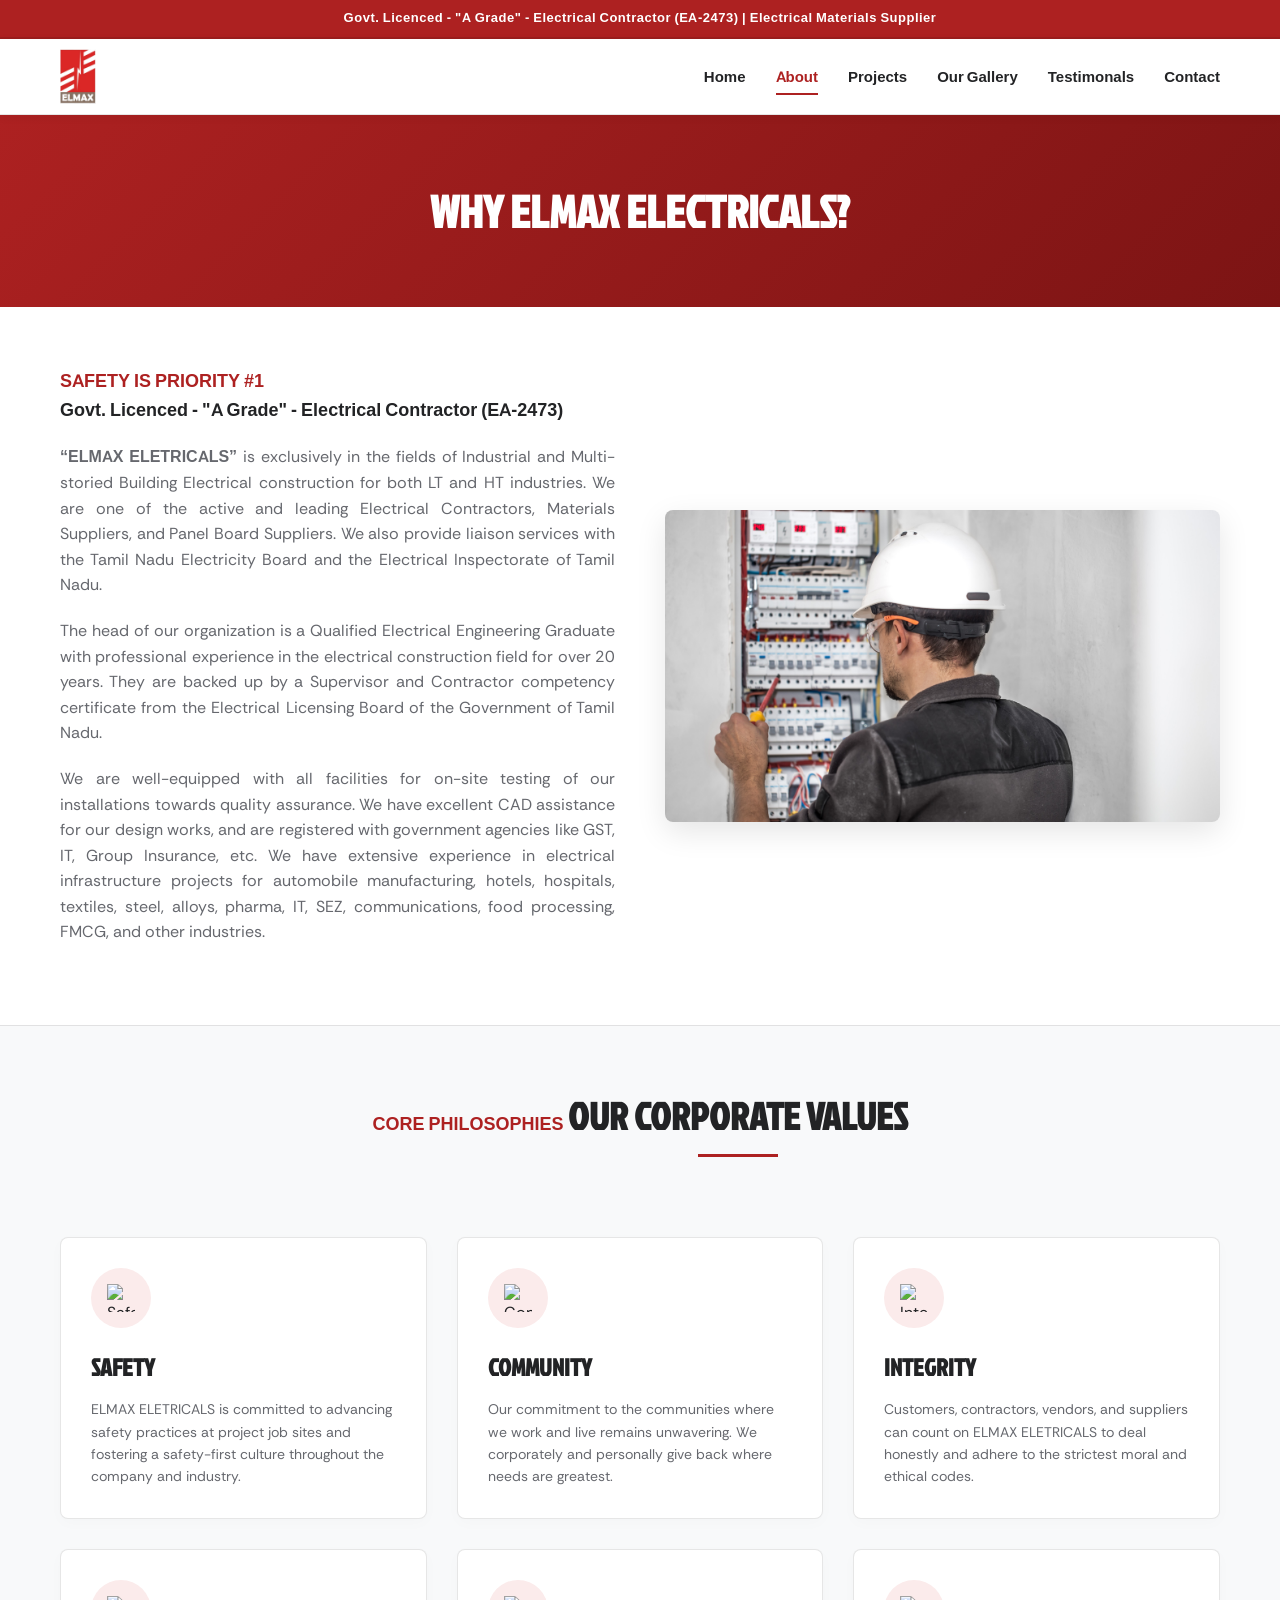
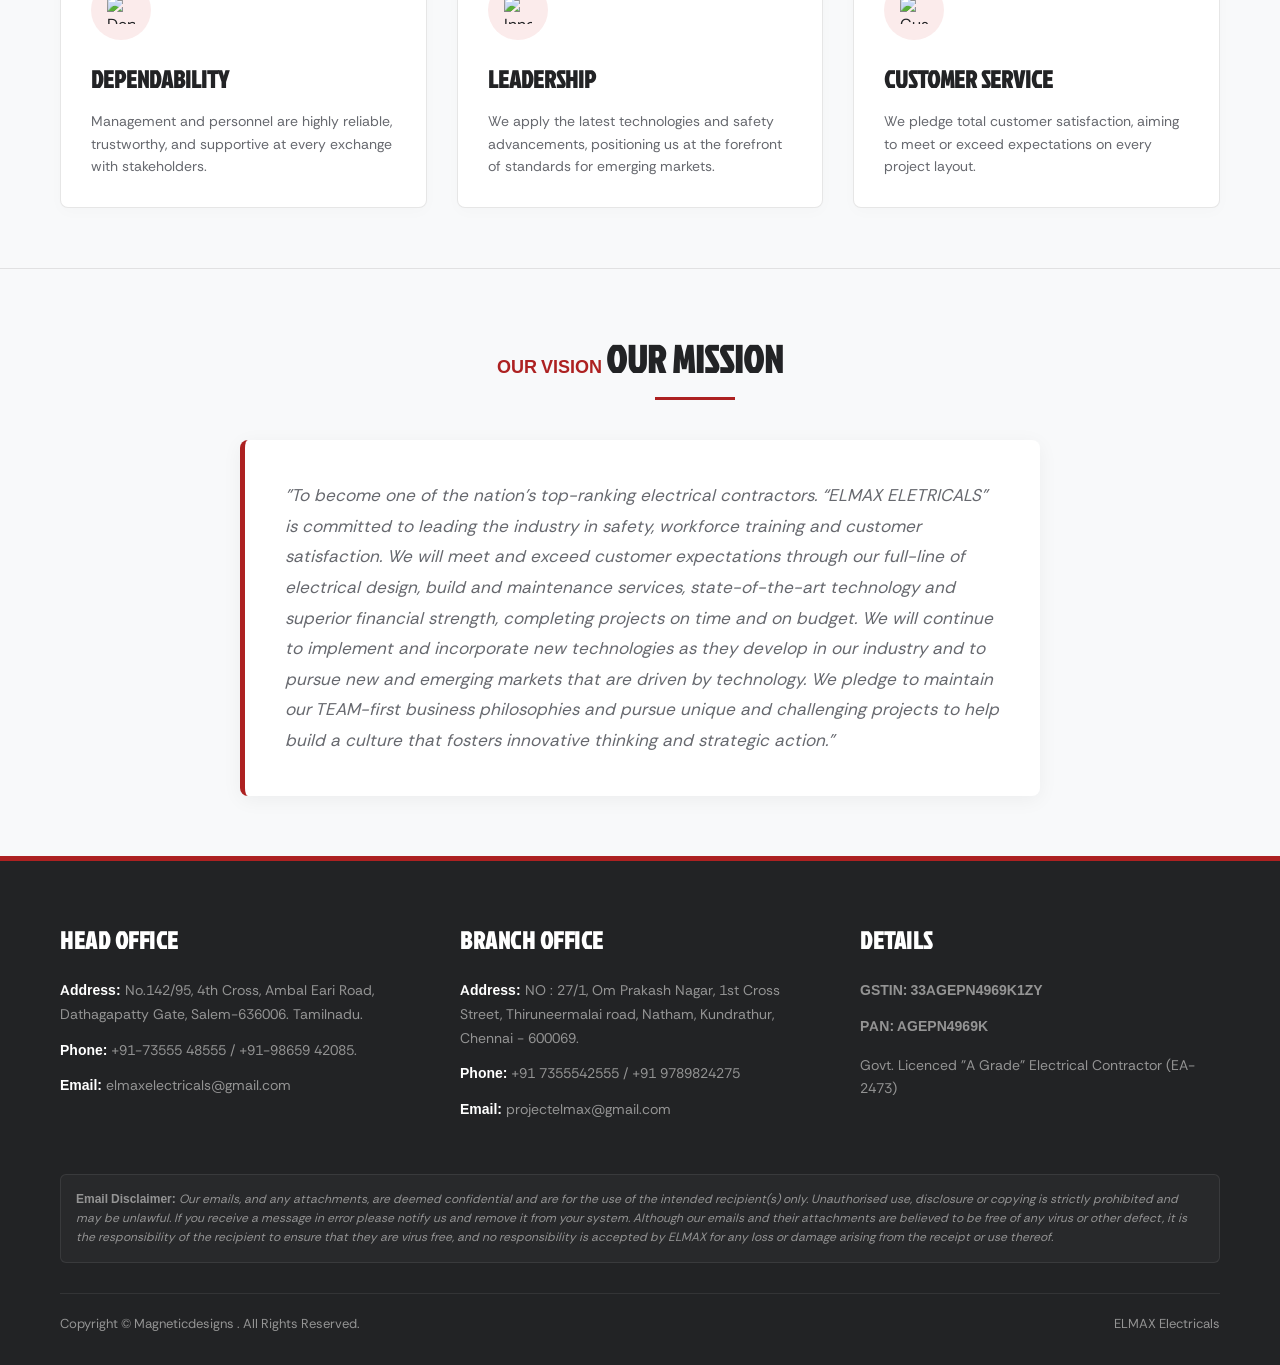
==== about.html @ 442e77c1 "Add files via upload" ====
<!DOCTYPE html>
<html lang="en-IN">
<head>
    <meta charset="UTF-8">
    <meta name="viewport" content="width=device-width, initial-scale=1.0">
    <title>About | ELMAX</title>
    <meta name="description" content="Why ELMAX ELECTRICALS? Providing a Quality Product, On time & within Budget. Safety is Priority #1.">
    <link rel="icon" href="images/3LSULrckizEBqXDfpx3CZ9M.jpg">
    <link rel="apple-touch-icon" href="images/3LSULrckizEBqXDfpx3CZ9M.jpg">
    <link rel="stylesheet" href="css/style.css">
</head>
<body>

    <!-- Top License Bar -->
    <div class="top-bar">
        Govt. Licenced - "A Grade" - Electrical Contractor (EA-2473) | Electrical Materials Supplier
    </div>

    <!-- Header Navigation -->
    <header>
        <div class="container header-container">
            <a href="index.html" class="logo-link">
                <img src="images/S3WT5ZxzdKv32Avudl9nDVjeFs.jpg" alt="ELMAX Logo" class="logo-img">
            </a>
            <button class="menu-toggle" id="mobile-menu-btn" aria-label="Toggle Menu">
                <span></span>
                <span></span>
                <span></span>
            </button>
            <nav>
                <ul class="nav-menu" id="nav-menu">
                    <li><a href="index.html" class="nav-link">Home</a></li>
                    <li><a href="about.html" class="nav-link active">About</a></li>
                    <li><a href="projects.html" class="nav-link">Projects</a></li>
                    <li><a href="gallery.html" class="nav-link">Our Gallery</a></li>
                    <li><a href="testimonals.html" class="nav-link">Testimonals</a></li>
                    <li><a href="contact.html" class="nav-link">Contact</a></li>
                </ul>
            </nav>
        </div>
    </header>

    <!-- Page Title Header -->
    <section class="projects-header">
        <div class="container">
            <h1>Why ELMAX ELECTRICALS?</h1>
        </div>
    </section>

    <!-- Intro Section -->
    <section class="section-padding">
        <div class="container">
            <div class="about-intro-grid">
                <div class="about-intro-text">
                    <span class="section-subtitle">Safety is Priority #1</span>
                    <p class="lead">Govt. Licenced - "A Grade" - Electrical Contractor (EA-2473)</p>
                    <p>
                        <strong>“ELMAX ELETRICALS”</strong> is exclusively in the fields of Industrial and Multi-storied Building Electrical construction for both LT and HT industries. We are one of the active and leading Electrical Contractors, Materials Suppliers, and Panel Board Suppliers. We also provide liaison services with the Tamil Nadu Electricity Board and the Electrical Inspectorate of Tamil Nadu.
                    </p>
                    <p>
                        The head of our organization is a Qualified Electrical Engineering Graduate with professional experience in the electrical construction field for over 20 years. They are backed up by a Supervisor and Contractor competency certificate from the Electrical Licensing Board of the Government of Tamil Nadu. 
                    </p>
                    <p>
                        We are well-equipped with all facilities for on-site testing of our installations towards quality assurance. We have excellent CAD assistance for our design works, and are registered with government agencies like GST, IT, Group Insurance, etc. We have extensive experience in electrical infrastructure projects for automobile manufacturing, hotels, hospitals, textiles, steel, alloys, pharma, IT, SEZ, communications, food processing, FMCG, and other industries.
                    </p>
                </div>
                <div class="about-intro-img">
                    <img src="images/nLCE5RBs7BMLJbZ6zbZE2B5BsWY.jpg" alt="ELMAX Electrical Technician Working">
                </div>
            </div>
        </div>
    </section>

    <!-- Corporate Values Section -->
    <section class="section-padding" style="background-color: var(--bg-light); border-top: 1px solid var(--border-color); border-bottom: 1px solid var(--border-color);">
        <div class="container">
            <div class="text-center">
                <span class="section-subtitle">Core Philosophies</span>
                <h2 class="section-title">Our Corporate Values</h2>
            </div>
            <div class="values-grid">
                <!-- Value 1: Safety -->
                <div class="value-card">
                    <div class="value-icon-box">
                        <img src="images/UalO1L1cO4jLBbyIYKgPNZ1b8S4.png" alt="Safety Icon">
                    </div>
                    <h3 class="value-title">Safety</h3>
                    <p class="value-desc">ELMAX ELETRICALS is committed to advancing safety practices at project job sites and fostering a safety-first culture throughout the company and industry.</p>
                </div>
                <!-- Value 2: Community -->
                <div class="value-card">
                    <div class="value-icon-box">
                        <img src="images/UalO1L1cO4jLBbyIYKgPNZ1b8S4.png" alt="Community Icon">
                    </div>
                    <h3 class="value-title">Community</h3>
                    <p class="value-desc">Our commitment to the communities where we work and live remains unwavering. We corporately and personally give back where needs are greatest.</p>
                </div>
                <!-- Value 3: Integrity -->
                <div class="value-card">
                    <div class="value-icon-box">
                        <img src="images/UalO1L1cO4jLBbyIYKgPNZ1b8S4.png" alt="Integrity Icon">
                    </div>
                    <h3 class="value-title">Integrity</h3>
                    <p class="value-desc">Customers, contractors, vendors, and suppliers can count on ELMAX ELETRICALS to deal honestly and adhere to the strictest moral and ethical codes.</p>
                </div>
                <!-- Value 4: Dependability -->
                <div class="value-card">
                    <div class="value-icon-box">
                        <img src="images/UalO1L1cO4jLBbyIYKgPNZ1b8S4.png" alt="Dependability Icon">
                    </div>
                    <h3 class="value-title">Dependability</h3>
                    <p class="value-desc">Management and personnel are highly reliable, trustworthy, and supportive at every exchange with stakeholders.</p>
                </div>
                <!-- Value 5: Leadership & Innovation -->
                <div class="value-card">
                    <div class="value-icon-box">
                        <img src="images/UalO1L1cO4jLBbyIYKgPNZ1b8S4.png" alt="Innovation Icon">
                    </div>
                    <h3 class="value-title">Leadership</h3>
                    <p class="value-desc">We apply the latest technologies and safety advancements, positioning us at the forefront of standards for emerging markets.</p>
                </div>
                <!-- Value 6: Customer Service -->
                <div class="value-card">
                    <div class="value-icon-box">
                        <img src="images/UalO1L1cO4jLBbyIYKgPNZ1b8S4.png" alt="Customer Service Icon">
                    </div>
                    <h3 class="value-title">Customer Service</h3>
                    <p class="value-desc">We pledge total customer satisfaction, aiming to meet or exceed expectations on every project layout.</p>
                </div>
            </div>
        </div>
    </section>

    <!-- Mission Section -->
    <section class="mission-section section-padding">
        <div class="container">
            <div class="text-center">
                <span class="section-subtitle">Our Vision</span>
                <h2 class="section-title">Our Mission</h2>
            </div>
            <div class="mission-box">
                <p>
                    "To become one of the nation’s top-ranking electrical contractors. “ELMAX ELETRICALS” is committed to leading the industry in safety, workforce training and customer satisfaction. We will meet and exceed customer expectations through our full-line of electrical design, build and maintenance services, state-of-the-art technology and superior financial strength, completing projects on time and on budget. We will continue to implement and incorporate new technologies as they develop in our industry and to pursue new and emerging markets that are driven by technology. We pledge to maintain our TEAM-first business philosophies and pursue unique and challenging projects to help build a culture that fosters innovative thinking and strategic action."
                </p>
            </div>
        </div>
    </section>

    <!-- Footer -->
    <footer>
        <div class="container">
            <div class="footer-grid">
                <!-- Head Office -->
                <div class="footer-col">
                    <h3 class="footer-col-title">Head Office</h3>
                    <p><strong>Address:</strong> No.142/95, 4th Cross, Ambal Eari Road, Dathagapatty Gate, Salem-636006. Tamilnadu.</p>
                    <p><strong>Phone:</strong> +91-73555 48555 / +91-98659 42085.</p>
                    <p><strong>Email:</strong> elmaxelectricals@gmail.com</p>
                </div>
                <!-- Branch Office -->
                <div class="footer-col">
                    <h3 class="footer-col-title">Branch Office</h3>
                    <p><strong>Address:</strong> NO : 27/1, Om Prakash Nagar, 1st Cross Street, Thiruneermalai road, Natham, Kundrathur, Chennai - 600069.</p>
                    <p><strong>Phone:</strong> +91 7355542555 / +91 9789824275</p>
                    <p><strong>Email:</strong> projectelmax@gmail.com</p>
                </div>
                <!-- GSTIN & Licensing -->
                <div class="footer-col">
                    <h3 class="footer-col-title">Details</h3>
                    <p class="gstin-text">GSTIN: 33AGEPN4969K1ZY</p>
                    <p class="gstin-text">PAN: AGEPN4969K</p>
                    <p style="margin-top: 15px;">Govt. Licenced "A Grade" Electrical Contractor (EA-2473)</p>
                </div>
            </div>

            <!-- Email Disclaimer -->
            <div class="footer-disclaimer-box">
                <strong>Email Disclaimer:</strong> 
                <em>Our emails, and any attachments, are deemed confidential and are for the use of the intended recipient(s) only. Unauthorised use, disclosure or copying is strictly prohibited and may be unlawful. If you receive a message in error please notify us and remove it from your system. Although our emails and their attachments are believed to be free of any virus or other defect, it is the responsibility of the recipient to ensure that they are virus free, and no responsibility is accepted by ELMAX for any loss or damage arising from the receipt or use thereof.</em>
            </div>

            <!-- Footer Bottom -->
            <div class="footer-bottom">
                <p>Copyright &copy; Magneticdesigns . All Rights Reserved.</p>
                <p>ELMAX Electricals</p>
            </div>
        </div>
    </footer>

    <!-- Mobile Menu Handler script -->
    <script>
        const mobileMenuBtn = document.getElementById('mobile-menu-btn');
        const navMenu = document.getElementById('nav-menu');

        mobileMenuBtn.addEventListener('click', () => {
            navMenu.classList.toggle('open');
            mobileMenuBtn.classList.toggle('active');
        });
    </script>
</body>
</html>
---- css/style.css ----
/* ==========================================================================
   ELMAX ELECTRICALS - Global Style Sheet
   ========================================================================== */

/* Font Declarations (Serving from local files) */
@font-face {
    font-family: 'Jockey One';
    font-style: normal;
    font-weight: 400;
    src: url('../fonts/HTxpL2g2KjCFj4x8WI6AnIHxHA.woff2') format('woff2'),
         url('../fonts/HTxpL2g2KjCFj4x8WI6AnI_xHLOk.woff2') format('woff2');
    font-display: swap;
}

@font-face {
    font-family: 'Rethink Sans';
    font-style: normal;
    font-weight: 400;
    src: url('../fonts/AMODz4SDuXOMCPfdoglY9JQuWHBGG0X45DmqkmFROEnsmA.woff2') format('woff2'),
         url('../fonts/AMODz4SDuXOMCPfdoglY9JQuWHBGG0X45DmqkmFROEfsmJ-a.woff2') format('woff2');
    font-display: swap;
}

@font-face {
    font-family: 'Rethink Sans';
    font-style: normal;
    font-weight: 700;
    src: url('../fonts/AMOWz4SDuXOMCPfdoglY9JQEWli389k.woff2') format('woff2'),
         url('../fonts/AMOWz4SDuXOMCPfdoglY9JQEVFi3.woff2') format('woff2');
    font-display: swap;
}

/* Custom Variables */
:root {
    --primary-color: #ad2121;
    --primary-hover: #8f1717;
    --primary-light: #fbebeb;
    --accent-blue: #0099ff;
    --text-dark: #222325;
    --text-muted: #66686e;
    --text-light: #949494;
    --bg-light: #f8f9fa;
    --bg-dark: #222325;
    --border-color: rgba(128, 128, 128, 0.2);
    --font-heading: 'Jockey One', sans-serif;
    --font-body: 'Rethink Sans', 'Inter', sans-serif;
    --max-width: 1200px;
    --transition: all 0.3s cubic-bezier(0.4, 0, 0.2, 1);
}

/* Reset Styles */
* {
    box-sizing: border-box;
    margin: 0;
    padding: 0;
}

html {
    scroll-behavior: smooth;
}

body {
    font-family: var(--font-body);
    color: var(--text-dark);
    line-height: 1.6;
    background-color: #ffffff;
    -webkit-font-smoothing: antialiased;
}

a {
    color: inherit;
    text-decoration: none;
    transition: var(--transition);
}

img {
    max-width: 100%;
    height: auto;
    display: block;
}

ul, ol {
    list-style: none;
}

/* Layout Utilities */
.container {
    width: 100%;
    max-width: var(--max-width);
    margin: 0 auto;
    padding: 0 20px;
}

.section-padding {
    padding: 60px 0;
}

.text-center {
    text-align: center;
}

/* Top License Bar */
.top-bar {
    background-color: var(--primary-color);
    color: #ffffff;
    padding: 8px 10px;
    font-size: 13px;
    font-weight: 700;
    text-align: center;
    letter-spacing: 0.5px;
    border-bottom: 2px solid rgba(0,0,0,0.1);
}

/* Header & Navigation */
header {
    background-color: #ffffff;
    border-bottom: 1px solid var(--border-color);
    position: sticky;
    top: 0;
    z-index: 1000;
    box-shadow: 0 2px 10px rgba(0,0,0,0.05);
}

.header-container {
    display: flex;
    justify-content: space-between;
    align-items: center;
    height: 75px;
}

.logo-link {
    display: flex;
    align-items: center;
}

.logo-img {
    height: 55px;
    width: auto;
}

nav {
    display: flex;
    align-items: center;
}

.nav-menu {
    display: flex;
    gap: 30px;
}

.nav-link {
    font-size: 15px;
    font-weight: 700;
    color: var(--text-dark);
    padding: 8px 0;
    position: relative;
}

.nav-link::after {
    content: '';
    position: absolute;
    bottom: 0;
    left: 0;
    width: 0;
    height: 2px;
    background-color: var(--primary-color);
    transition: var(--transition);
}

.nav-link:hover {
    color: var(--primary-color);
}

.nav-link:hover::after,
.nav-link.active::after {
    width: 100%;
}

.nav-link.active {
    color: var(--primary-color);
}

/* Hamburger Menu Toggle */
.menu-toggle {
    display: none;
    flex-direction: column;
    gap: 5px;
    background: none;
    border: none;
    cursor: pointer;
    padding: 5px;
}

.menu-toggle span {
    width: 25px;
    height: 3px;
    background-color: var(--text-dark);
    transition: var(--transition);
}

/* Hero Section */
.hero {
    position: relative;
    height: 600px;
    background-color: #000;
    display: flex;
    align-items: center;
    overflow: hidden;
}

.hero-bg {
    position: absolute;
    top: 0;
    left: 0;
    width: 100%;
    height: 100%;
    object-fit: cover;
    opacity: 0.6;
}

.hero-overlay {
    position: absolute;
    top: 0;
    left: 0;
    width: 100%;
    height: 100%;
    background: linear-gradient(135deg, rgba(0,0,0,0.8) 0%, rgba(0,0,0,0.4) 100%);
}

.hero-content {
    position: relative;
    z-index: 10;
    color: #ffffff;
    max-width: 700px;
}

.hero-title {
    font-family: var(--font-heading);
    font-size: 55px;
    line-height: 1.1;
    margin-bottom: 25px;
    text-transform: uppercase;
    letter-spacing: 1px;
}

.hero-title span {
    color: #ffffff;
}

.hero-title strong {
    display: block;
    color: #ffffff;
    font-weight: inherit;
}

.btn {
    display: inline-block;
    background-color: var(--primary-color);
    color: #ffffff;
    padding: 12px 35px;
    font-size: 15px;
    font-weight: 700;
    border-radius: 4px;
    transition: var(--transition);
    border: none;
    cursor: pointer;
}

.btn:hover {
    background-color: var(--primary-hover);
    transform: translateY(-2px);
    box-shadow: 0 4px 15px rgba(173, 33, 33, 0.4);
}

/* Sections Typography */
.section-title {
    font-family: var(--font-heading);
    font-size: 38px;
    text-transform: uppercase;
    margin-bottom: 40px;
    color: var(--text-dark);
    position: relative;
    display: inline-block;
    padding-bottom: 10px;
}

.section-title::after {
    content: '';
    position: absolute;
    bottom: 0;
    left: 50%;
    transform: translateX(-50%);
    width: 80px;
    height: 3px;
    background-color: var(--primary-color);
}

.section-subtitle {
    font-size: 18px;
    color: var(--primary-color);
    font-weight: 700;
    margin-bottom: 10px;
    text-transform: uppercase;
}

/* Home Gallery Grid */
.gallery-section {
    background-color: #ffffff;
}

.gallery-grid {
    display: grid;
    grid-template-columns: repeat(4, 1fr);
    gap: 20px;
}

.gallery-item {
    position: relative;
    border-radius: 8px;
    overflow: hidden;
    aspect-ratio: 1;
    box-shadow: 0 4px 12px rgba(0,0,0,0.08);
    transition: var(--transition);
}

.gallery-item img {
    width: 100%;
    height: 100%;
    object-fit: cover;
    transition: var(--transition);
}

.gallery-item:hover {
    transform: translateY(-5px);
    box-shadow: 0 12px 24px rgba(0,0,0,0.15);
}

.gallery-item:hover img {
    transform: scale(1.05);
}

/* Clients Grid Section */
.clients-section {
    background-color: var(--bg-light);
    border-top: 1px solid var(--border-color);
}

.clients-grid {
    display: grid;
    grid-template-columns: repeat(6, 1fr);
    gap: 30px;
    align-items: center;
}

.client-logo-box {
    background: #ffffff;
    border: 1px solid var(--border-color);
    border-radius: 8px;
    padding: 15px;
    height: 100px;
    display: flex;
    justify-content: center;
    align-items: center;
    box-shadow: 0 2px 6px rgba(0,0,0,0.02);
    transition: var(--transition);
}

.client-logo-box img {
    max-height: 100%;
    max-width: 100%;
    object-fit: contain;
    filter: grayscale(100%);
    opacity: 0.7;
    transition: var(--transition);
}

.client-logo-box:hover {
    transform: translateY(-3px);
    box-shadow: 0 6px 16px rgba(0,0,0,0.06);
    border-color: rgba(173, 33, 33, 0.2);
}

.client-logo-box:hover img {
    filter: grayscale(0%);
    opacity: 1;
}

/* Content Layout (About / Contact Details) */
.about-intro-grid {
    display: grid;
    grid-template-columns: 1fr 1fr;
    gap: 50px;
    align-items: center;
}

.about-intro-text p {
    margin-bottom: 20px;
    font-size: 16px;
    color: var(--text-muted);
    text-align: justify;
}

.about-intro-text .lead {
    font-size: 18px;
    font-weight: 700;
    color: var(--text-dark);
}

.about-intro-img {
    border-radius: 8px;
    overflow: hidden;
    box-shadow: 0 10px 30px rgba(0,0,0,0.1);
}

/* Corporate Values Cards */
.values-grid {
    display: grid;
    grid-template-columns: repeat(3, 1fr);
    gap: 30px;
    margin-top: 40px;
}

.value-card {
    background-color: #ffffff;
    border: 1px solid var(--border-color);
    border-radius: 8px;
    padding: 30px;
    box-shadow: 0 4px 15px rgba(0,0,0,0.02);
    transition: var(--transition);
}

.value-card:hover {
    transform: translateY(-5px);
    box-shadow: 0 10px 25px rgba(0,0,0,0.08);
    border-color: rgba(173, 33, 33, 0.3);
}

.value-icon-box {
    width: 60px;
    height: 60px;
    background-color: var(--primary-light);
    border-radius: 50%;
    display: flex;
    justify-content: center;
    align-items: center;
    margin-bottom: 20px;
}

.value-icon-box img {
    width: 28px;
    height: 28px;
}

.value-title {
    font-family: var(--font-heading);
    font-size: 24px;
    text-transform: uppercase;
    margin-bottom: 12px;
    color: var(--text-dark);
}

.value-desc {
    font-size: 14px;
    color: var(--text-muted);
}

/* Mission & Goals */
.mission-section {
    background-color: var(--bg-light);
}

.mission-box {
    max-width: 800px;
    margin: 0 auto;
    background-color: #ffffff;
    padding: 40px;
    border-radius: 8px;
    box-shadow: 0 4px 20px rgba(0,0,0,0.05);
    border-left: 5px solid var(--primary-color);
}

.mission-box p {
    font-size: 17px;
    line-height: 1.8;
    color: var(--text-muted);
    font-style: italic;
}

/* Projects Table Page */
.projects-header {
    background: linear-gradient(135deg, #ad2121 0%, #7c1414 100%);
    color: #ffffff;
    padding: 60px 0;
    text-align: center;
}

.projects-header h1 {
    font-family: var(--font-heading);
    font-size: 45px;
    text-transform: uppercase;
}

.projects-container {
    margin-top: 40px;
}

.projects-section-block {
    margin-bottom: 50px;
}

.projects-section-block h2 {
    font-family: var(--font-heading);
    font-size: 28px;
    text-transform: uppercase;
    color: var(--primary-color);
    margin-bottom: 20px;
    border-bottom: 2px solid var(--primary-color);
    padding-bottom: 5px;
}

.table-responsive {
    overflow-x: auto;
    background: #ffffff;
    border-radius: 8px;
    box-shadow: 0 4px 15px rgba(0,0,0,0.03);
    border: 1px solid var(--border-color);
}

table.project-table {
    width: 100%;
    border-collapse: collapse;
    text-align: left;
    font-size: 14px;
}

table.project-table th {
    background-color: var(--text-dark);
    color: #ffffff;
    font-weight: 700;
    padding: 12px 15px;
    text-transform: uppercase;
    font-size: 13px;
    letter-spacing: 0.5px;
}

table.project-table td {
    padding: 12px 15px;
    border-bottom: 1px solid var(--border-color);
    color: var(--text-muted);
}

table.project-table tr:last-child td {
    border-bottom: none;
}

table.project-table tr:nth-child(even) td {
    background-color: var(--bg-light);
}

table.project-table tr:hover td {
    background-color: rgba(173, 33, 33, 0.03);
}

/* Testimonials / Gallery screenshots Page */
.screenshot-grid {
    display: grid;
    grid-template-columns: repeat(3, 1fr);
    gap: 30px;
    margin-top: 30px;
}

.screenshot-card {
    background-color: #ffffff;
    border: 1px solid var(--border-color);
    border-radius: 8px;
    overflow: hidden;
    box-shadow: 0 4px 15px rgba(0,0,0,0.02);
    transition: var(--transition);
}

.screenshot-card:hover {
    transform: translateY(-5px);
    box-shadow: 0 8px 25px rgba(0,0,0,0.1);
}

.screenshot-card img {
    width: 100%;
    height: auto;
    object-fit: contain;
    border-bottom: 1px solid var(--border-color);
}

.screenshot-caption {
    padding: 15px;
    font-size: 14px;
    font-weight: 700;
    color: var(--text-dark);
    background-color: #ffffff;
    text-align: center;
}

/* Contact Page Styles */
.contact-grid {
    display: grid;
    grid-template-columns: 1fr 1fr;
    gap: 50px;
}

.contact-info-block {
    display: flex;
    flex-direction: column;
    gap: 35px;
}

.office-info {
    background: var(--bg-light);
    border: 1px solid var(--border-color);
    padding: 25px;
    border-radius: 8px;
    position: relative;
    border-top: 4px solid var(--primary-color);
}

.office-title {
    font-family: var(--font-heading);
    font-size: 24px;
    text-transform: uppercase;
    margin-bottom: 15px;
    color: var(--text-dark);
}

.office-details {
    font-size: 15px;
    color: var(--text-muted);
}

.office-details p {
    margin-bottom: 10px;
    display: flex;
    align-items: flex-start;
    gap: 10px;
}

.office-details p strong {
    color: var(--text-dark);
    min-width: 60px;
    display: inline-block;
}

.contact-form-block {
    background: #ffffff;
    border: 1px solid var(--border-color);
    padding: 35px;
    border-radius: 8px;
    box-shadow: 0 4px 20px rgba(0,0,0,0.03);
}

.form-group {
    margin-bottom: 20px;
}

.form-group label {
    display: block;
    font-size: 14px;
    font-weight: 700;
    margin-bottom: 8px;
    color: var(--text-dark);
}

.form-group input,
.form-group textarea {
    width: 100%;
    padding: 12px 15px;
    border: 1px solid var(--border-color);
    border-radius: 4px;
    font-family: var(--font-body);
    font-size: 14px;
    outline: none;
    transition: var(--transition);
}

.form-group input:focus,
.form-group textarea:focus {
    border-color: var(--primary-color);
    box-shadow: 0 0 0 3px rgba(173, 33, 33, 0.1);
}

.form-group textarea {
    height: 150px;
    resize: vertical;
}

/* Footer Section */
footer {
    background-color: var(--bg-dark);
    color: #ffffff;
    padding: 60px 0 30px;
    border-top: 5px solid var(--primary-color);
}

.footer-grid {
    display: grid;
    grid-template-columns: repeat(3, 1fr);
    gap: 40px;
    margin-bottom: 40px;
}

.footer-col-title {
    font-family: var(--font-heading);
    font-size: 24px;
    text-transform: uppercase;
    margin-bottom: 20px;
    color: #ffffff;
    letter-spacing: 0.5px;
}

.footer-col p {
    color: var(--text-light);
    font-size: 14px;
    margin-bottom: 12px;
    line-height: 1.7;
}

.footer-col p strong {
    color: #ffffff;
}

.footer-disclaimer-box {
    background-color: rgba(255,255,255,0.03);
    border: 1px solid rgba(255,255,255,0.08);
    border-radius: 6px;
    padding: 15px;
    font-size: 12px;
    color: var(--text-light);
    line-height: 1.6;
    margin-bottom: 30px;
}

.footer-disclaimer-box em {
    font-style: italic;
}

.footer-bottom {
    border-top: 1px solid rgba(255,255,255,0.08);
    padding-top: 20px;
    display: flex;
    justify-content: space-between;
    align-items: center;
    flex-wrap: wrap;
    gap: 15px;
}

.footer-bottom p {
    font-size: 13px;
    color: var(--text-light);
}

.gstin-text {
    font-size: 14px;
    font-weight: 700;
    color: #ffffff;
}

/* Responsive Styles */
@media (max-width: 1024px) {
    .hero-title {
        font-size: 45px;
    }
    .gallery-grid {
        grid-template-columns: repeat(2, 1fr);
    }
    .clients-grid {
        grid-template-columns: repeat(4, 1fr);
    }
    .values-grid {
        grid-template-columns: repeat(2, 1fr);
    }
    .footer-grid {
        grid-template-columns: 1fr;
        gap: 30px;
    }
}

@media (max-width: 768px) {
    .header-container {
        height: 70px;
    }
    .nav-menu {
        display: none;
        flex-direction: column;
        position: absolute;
        top: 75px;
        left: 0;
        width: 100%;
        background-color: #ffffff;
        border-bottom: 1px solid var(--border-color);
        padding: 20px;
        gap: 15px;
        box-shadow: 0 10px 15px rgba(0,0,0,0.05);
    }
    .nav-menu.open {
        display: flex;
    }
    .menu-toggle {
        display: flex;
    }
    .hero {
        height: 500px;
    }
    .hero-title {
        font-size: 38px;
    }
    .about-intro-grid,
    .contact-grid {
        grid-template-columns: 1fr;
        gap: 30px;
    }
    .clients-grid {
        grid-template-columns: repeat(3, 1fr);
        gap: 15px;
    }
    .values-grid {
        grid-template-columns: 1fr;
    }
    .screenshot-grid {
        grid-template-columns: repeat(2, 1fr);
    }
}

@media (max-width: 480px) {
    .top-bar {
        font-size: 11px;
    }
    .hero-title {
        font-size: 30px;
    }
    .clients-grid {
        grid-template-columns: repeat(2, 1fr);
    }
    .screenshot-grid {
        grid-template-columns: 1fr;
    }
    .footer-bottom {
        flex-direction: column;
        text-align: center;
    }
}

/* ==========================================================================
   Gallery Lightbox Modal Styles
   ========================================================================== */
.lightbox-modal {
    display: none;
    position: fixed;
    z-index: 2000;
    top: 0;
    left: 0;
    width: 100%;
    height: 100%;
    background-color: rgba(0, 0, 0, 0.9);
    backdrop-filter: blur(5px);
    justify-content: center;
    align-items: center;
    opacity: 0;
    transition: opacity 0.3s ease;
}

.lightbox-modal.active {
    display: flex;
    opacity: 1;
}

.lightbox-content-wrapper {
    position: relative;
    max-width: 85%;
    max-height: 80%;
    display: flex;
    flex-direction: column;
    align-items: center;
}

.lightbox-content {
    max-width: 100%;
    max-height: 80vh;
    border-radius: 4px;
    box-shadow: 0 10px 30px rgba(0, 0, 0, 0.5);
    transform: scale(0.95);
    transition: transform 0.3s ease;
}

.lightbox-modal.active .lightbox-content {
    transform: scale(1);
}

.lightbox-caption {
    color: #ffffff;
    font-size: 16px;
    font-weight: 700;
    margin-top: 15px;
    text-align: center;
    text-shadow: 0 2px 4px rgba(0, 0, 0, 0.6);
}

/* Lightbox Close Button */
.lightbox-close {
    position: absolute;
    top: -40px;
    right: 0;
    color: #ffffff;
    font-size: 35px;
    font-weight: 300;
    cursor: pointer;
    background: none;
    border: none;
    outline: none;
    transition: var(--transition);
}

.lightbox-close:hover {
    color: var(--primary-color);
}

/* Navigation Buttons */
.lightbox-btn {
    position: absolute;
    top: 50%;
    transform: translateY(-50%);
    background: rgba(255, 255, 255, 0.1);
    border: none;
    color: #ffffff;
    font-size: 24px;
    width: 50px;
    height: 50px;
    border-radius: 50%;
    cursor: pointer;
    display: flex;
    justify-content: center;
    align-items: center;
    transition: var(--transition);
    user-select: none;
    z-index: 2010;
}

.lightbox-btn:hover {
    background: var(--primary-color);
}

.lightbox-prev {
    left: -70px;
}

.lightbox-next {
    right: -70px;
}

/* Responsive adjustments for lightbox buttons on smaller screens */
@media (max-width: 768px) {
    .lightbox-btn {
        width: 40px;
        height: 40px;
        font-size: 18px;
    }
    .lightbox-prev {
        left: -50px;
    }
    .lightbox-next {
        right: -50px;
    }
}

@media (max-width: 480px) {
    .lightbox-content-wrapper {
        max-width: 95%;
    }
    .lightbox-btn {
        width: 35px;
        height: 35px;
        font-size: 16px;
    }
    .lightbox-prev {
        left: -15px;
        background: rgba(0, 0, 0, 0.5);
    }
    .lightbox-next {
        right: -15px;
        background: rgba(0, 0, 0, 0.5);
    }
    .lightbox-close {
        right: 10px;
        top: -45px;
    }
}
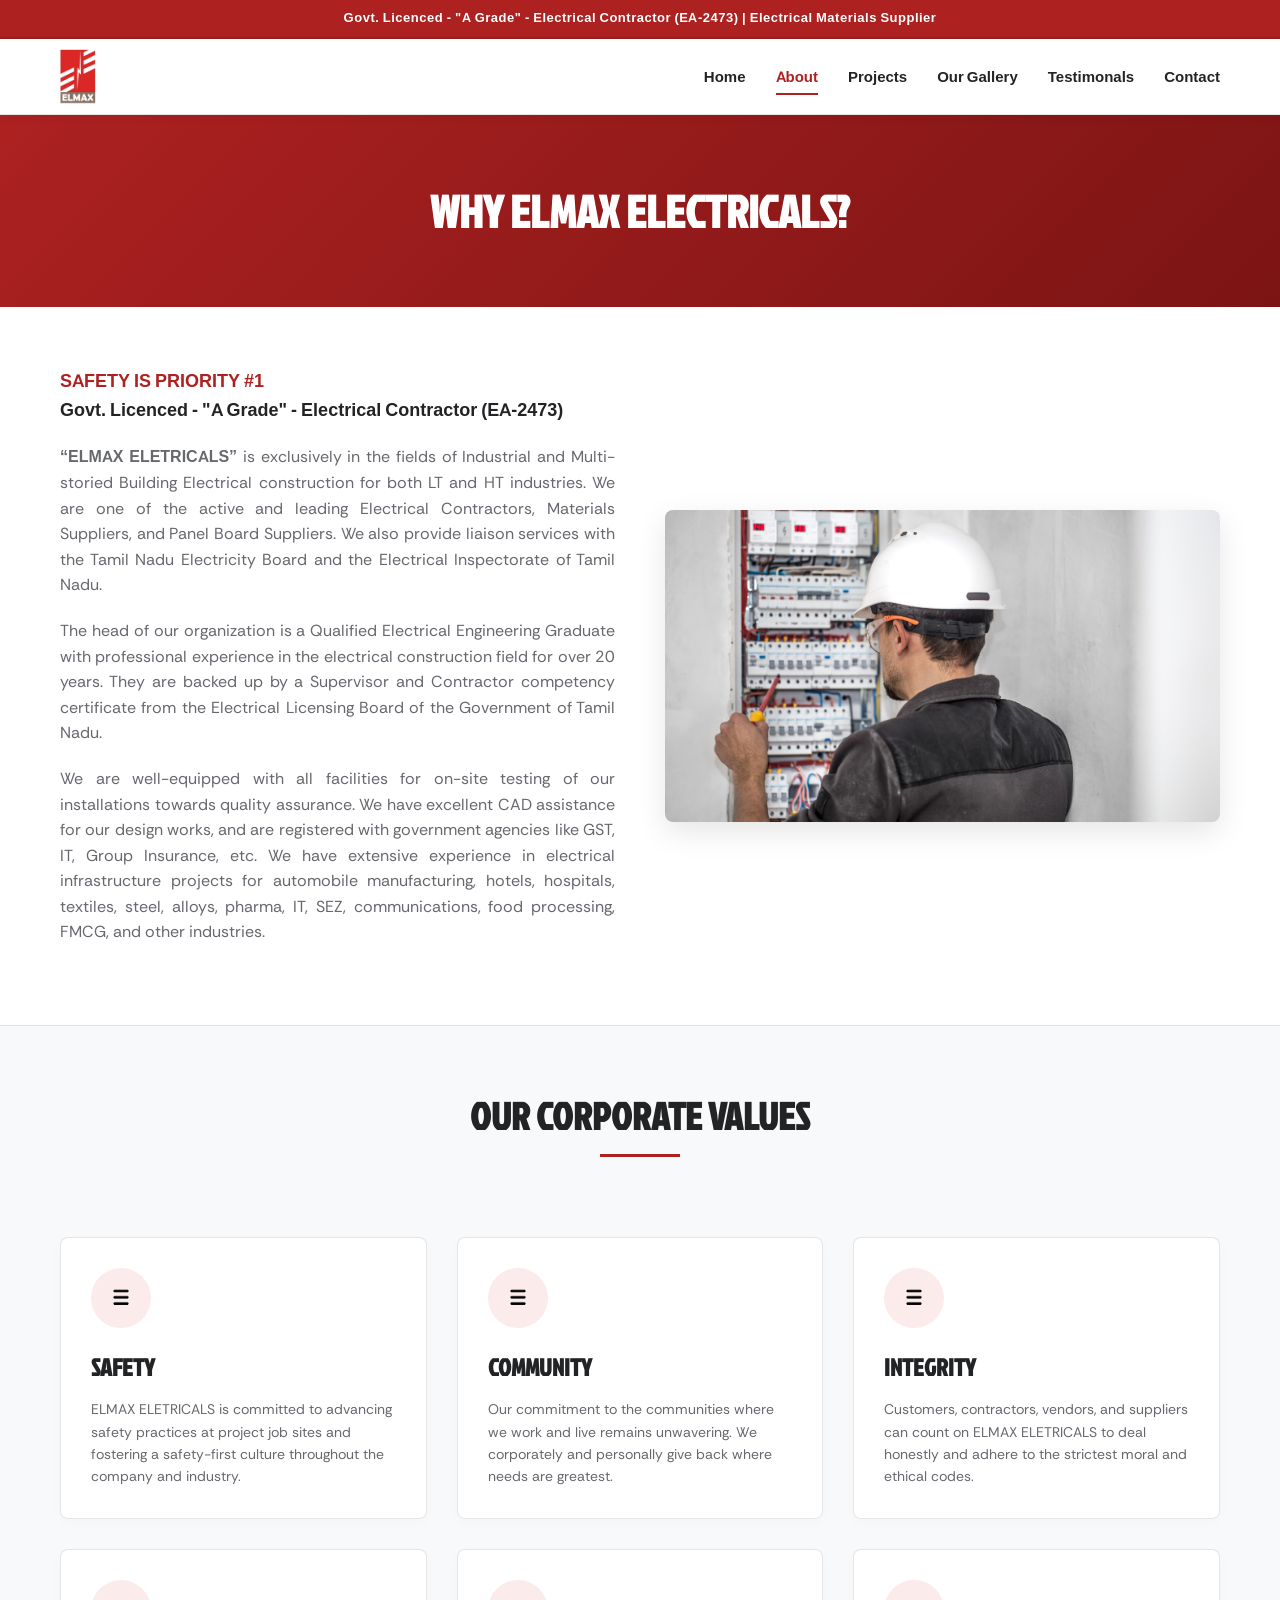
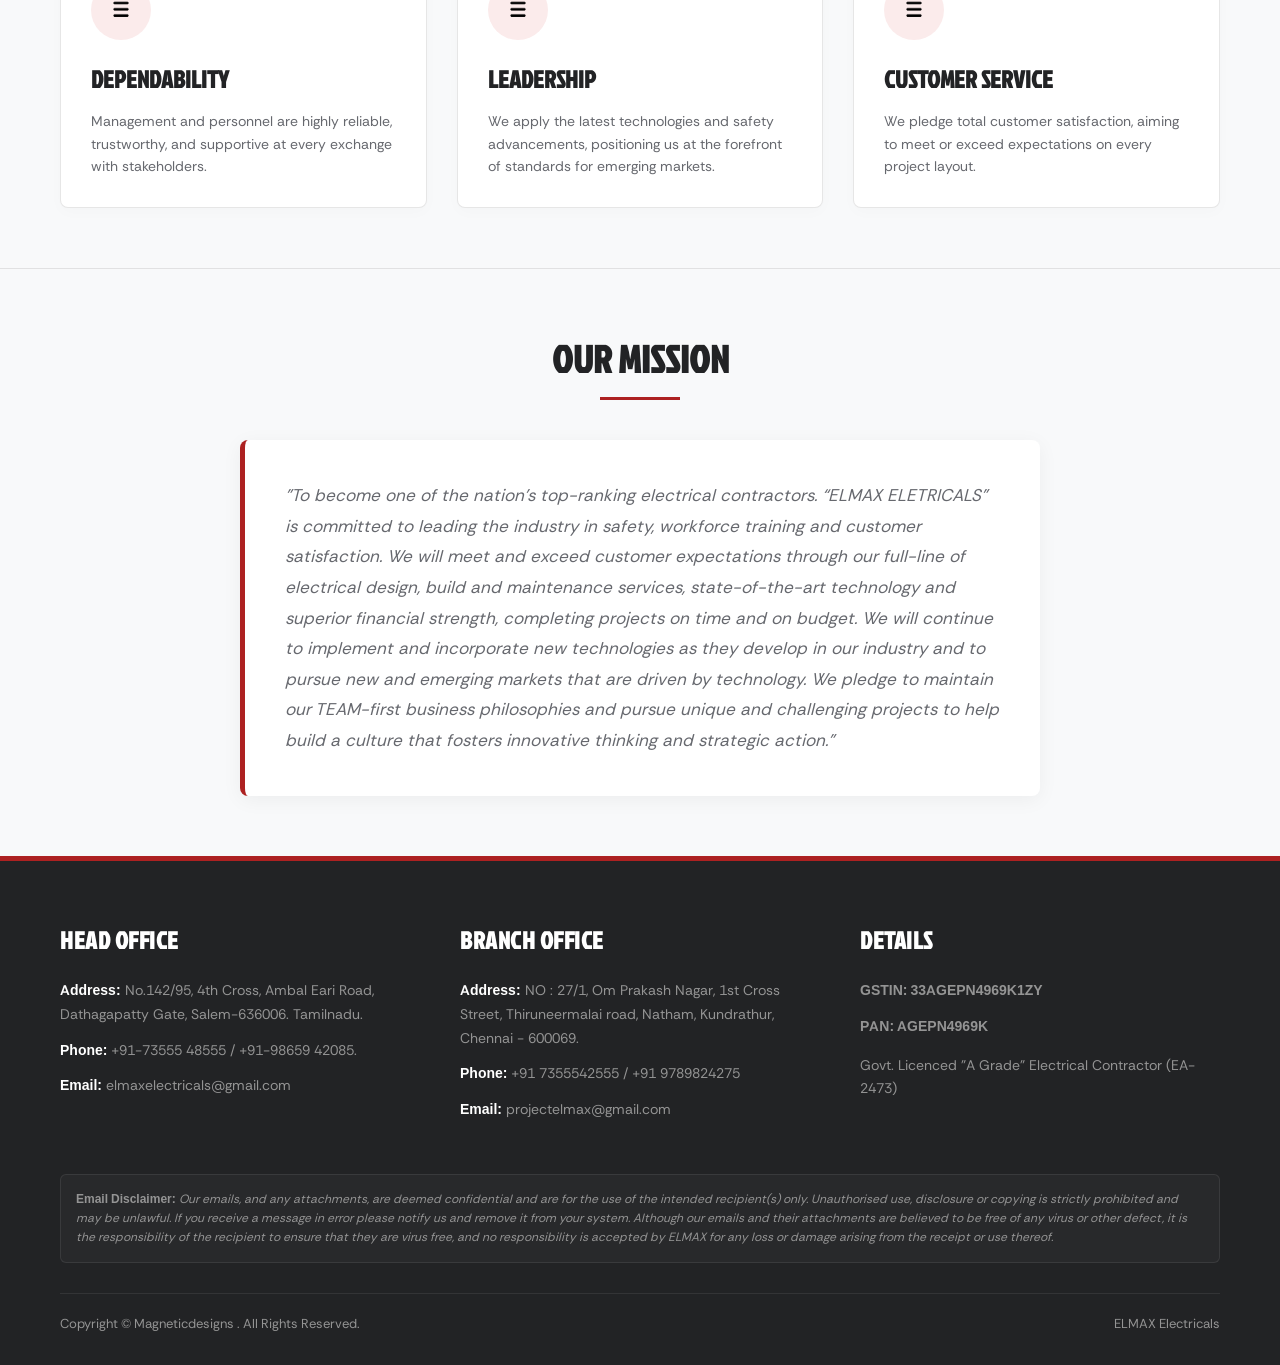
==== commit a9a6e8fc: "Add files via upload" ====
--- a/about.html
+++ b/about.html
@@ -75,7 +75,6 @@
     <section class="section-padding" style="background-color: var(--bg-light); border-top: 1px solid var(--border-color); border-bottom: 1px solid var(--border-color);">
         <div class="container">
             <div class="text-center">
-                <span class="section-subtitle">Core Philosophies</span>
                 <h2 class="section-title">Our Corporate Values</h2>
             </div>
             <div class="values-grid">
@@ -135,7 +134,6 @@
     <section class="mission-section section-padding">
         <div class="container">
             <div class="text-center">
-                <span class="section-subtitle">Our Vision</span>
                 <h2 class="section-title">Our Mission</h2>
             </div>
             <div class="mission-box">
--- a/css/style.css
+++ b/css/style.css
@@ -486,14 +486,22 @@
     font-style: italic;
 }
 
-/* Projects Table Page */
+/* Inner Page Headers */
+.about-header,
+.gallery-header,
+.testimonals-header,
+.contact-header,
 .projects-header {
-    background: linear-gradient(135deg, #ad2121 0%, #7c1414 100%);
+    background: linear-gradient(135deg, #ad2121 0%, #7c1414 100%) !important;
     color: #ffffff;
     padding: 60px 0;
     text-align: center;
 }
 
+.about-header h1,
+.gallery-header h1,
+.testimonals-header h1,
+.contact-header h1,
 .projects-header h1 {
     font-family: var(--font-heading);
     font-size: 45px;
@@ -788,8 +796,9 @@
     .nav-menu {
         display: none;
         flex-direction: column;
+        align-items: flex-start;
         position: absolute;
-        top: 75px;
+        top: 70px;
         left: 0;
         width: 100%;
         background-color: #ffffff;
@@ -798,17 +807,29 @@
         gap: 15px;
         box-shadow: 0 10px 15px rgba(0,0,0,0.05);
     }
+    .nav-menu li {
+        width: 100%;
+        text-align: left;
+    }
     .nav-menu.open {
         display: flex;
     }
     .menu-toggle {
         display: flex;
+        margin-left: auto;
     }
     .hero {
         height: 500px;
     }
     .hero-title {
         font-size: 38px;
+    }
+    .about-header h1,
+    .gallery-header h1,
+    .testimonals-header h1,
+    .contact-header h1,
+    .projects-header h1 {
+        font-size: 35px;
     }
     .about-intro-grid,
     .contact-grid {
@@ -819,6 +840,10 @@
         grid-template-columns: repeat(3, 1fr);
         gap: 15px;
     }
+    .client-logo-box {
+        height: 80px;
+        padding: 10px;
+    }
     .values-grid {
         grid-template-columns: 1fr;
     }
@@ -834,8 +859,20 @@
     .hero-title {
         font-size: 30px;
     }
+    .about-header h1,
+    .gallery-header h1,
+    .testimonals-header h1,
+    .contact-header h1,
+    .projects-header h1 {
+        font-size: 28px;
+    }
     .clients-grid {
         grid-template-columns: repeat(2, 1fr);
+        gap: 10px;
+    }
+    .client-logo-box {
+        height: 70px;
+        padding: 8px;
     }
     .screenshot-grid {
         grid-template-columns: 1fr;
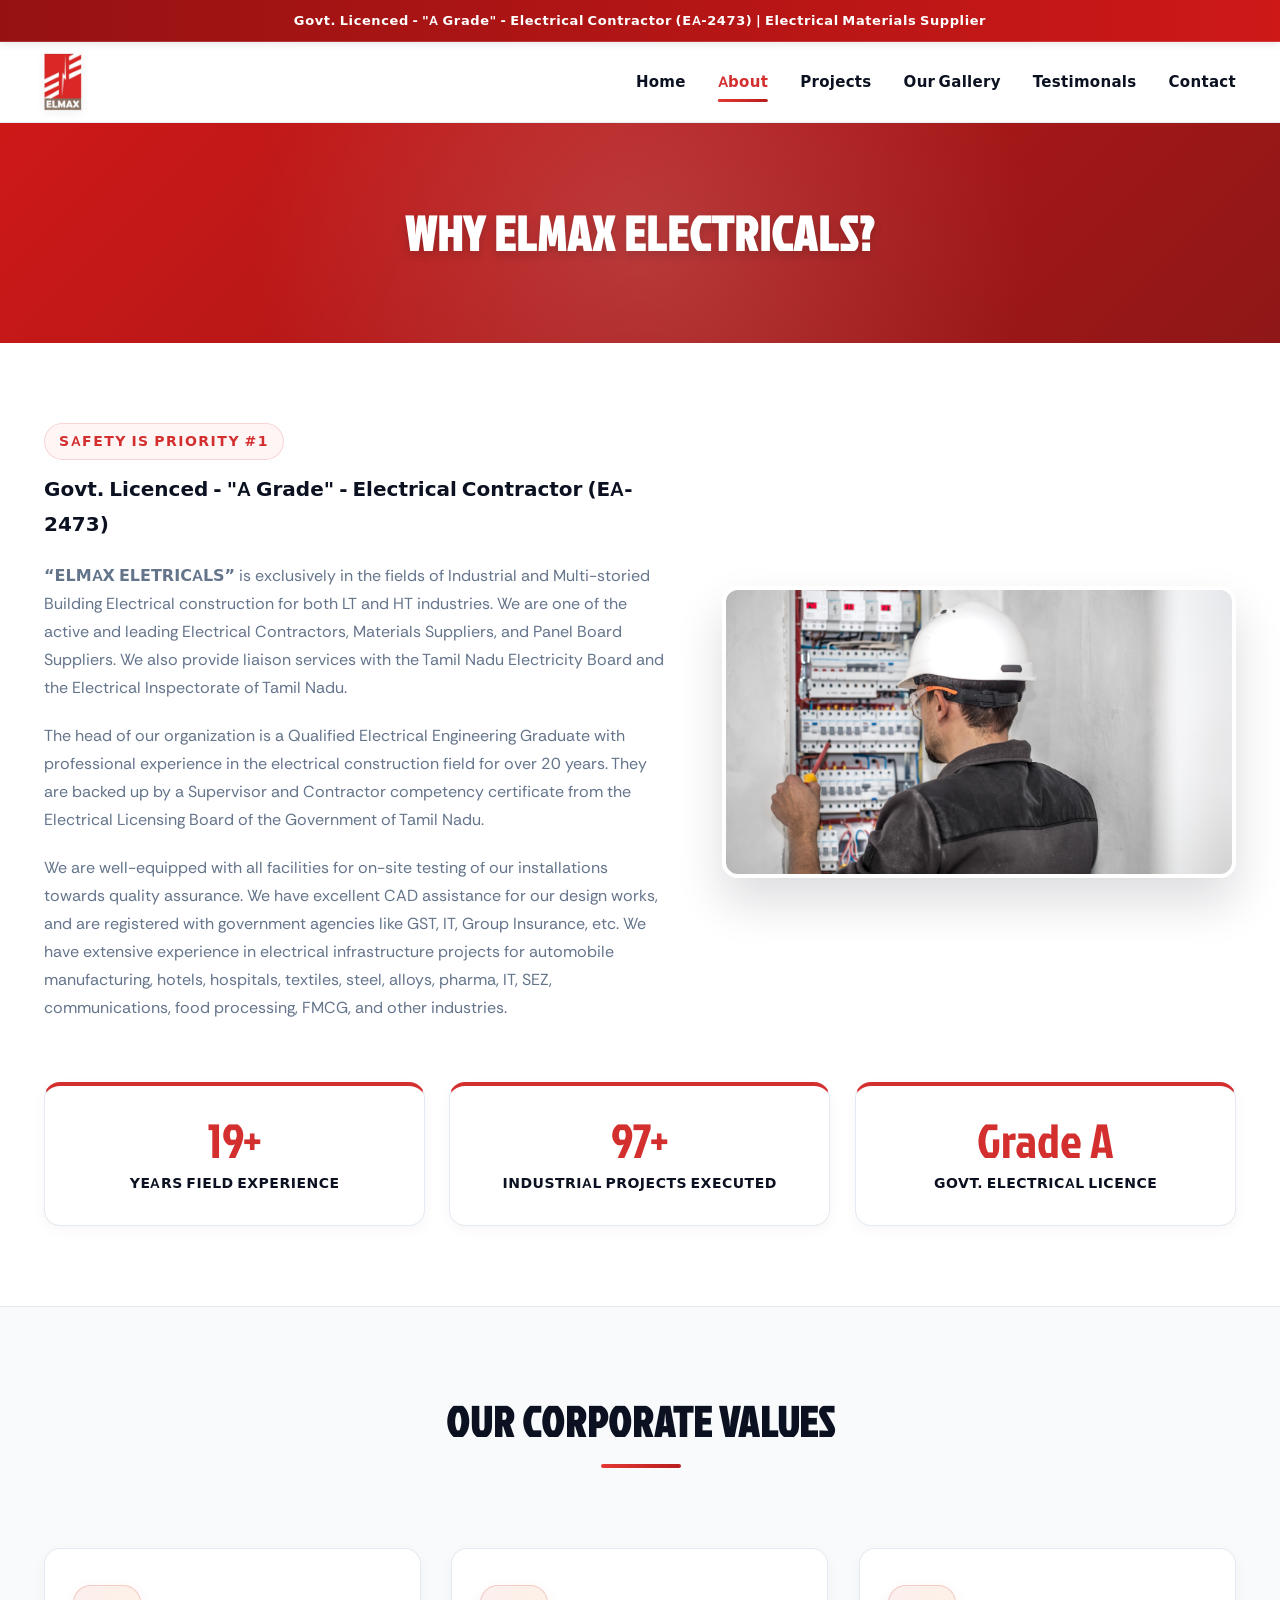
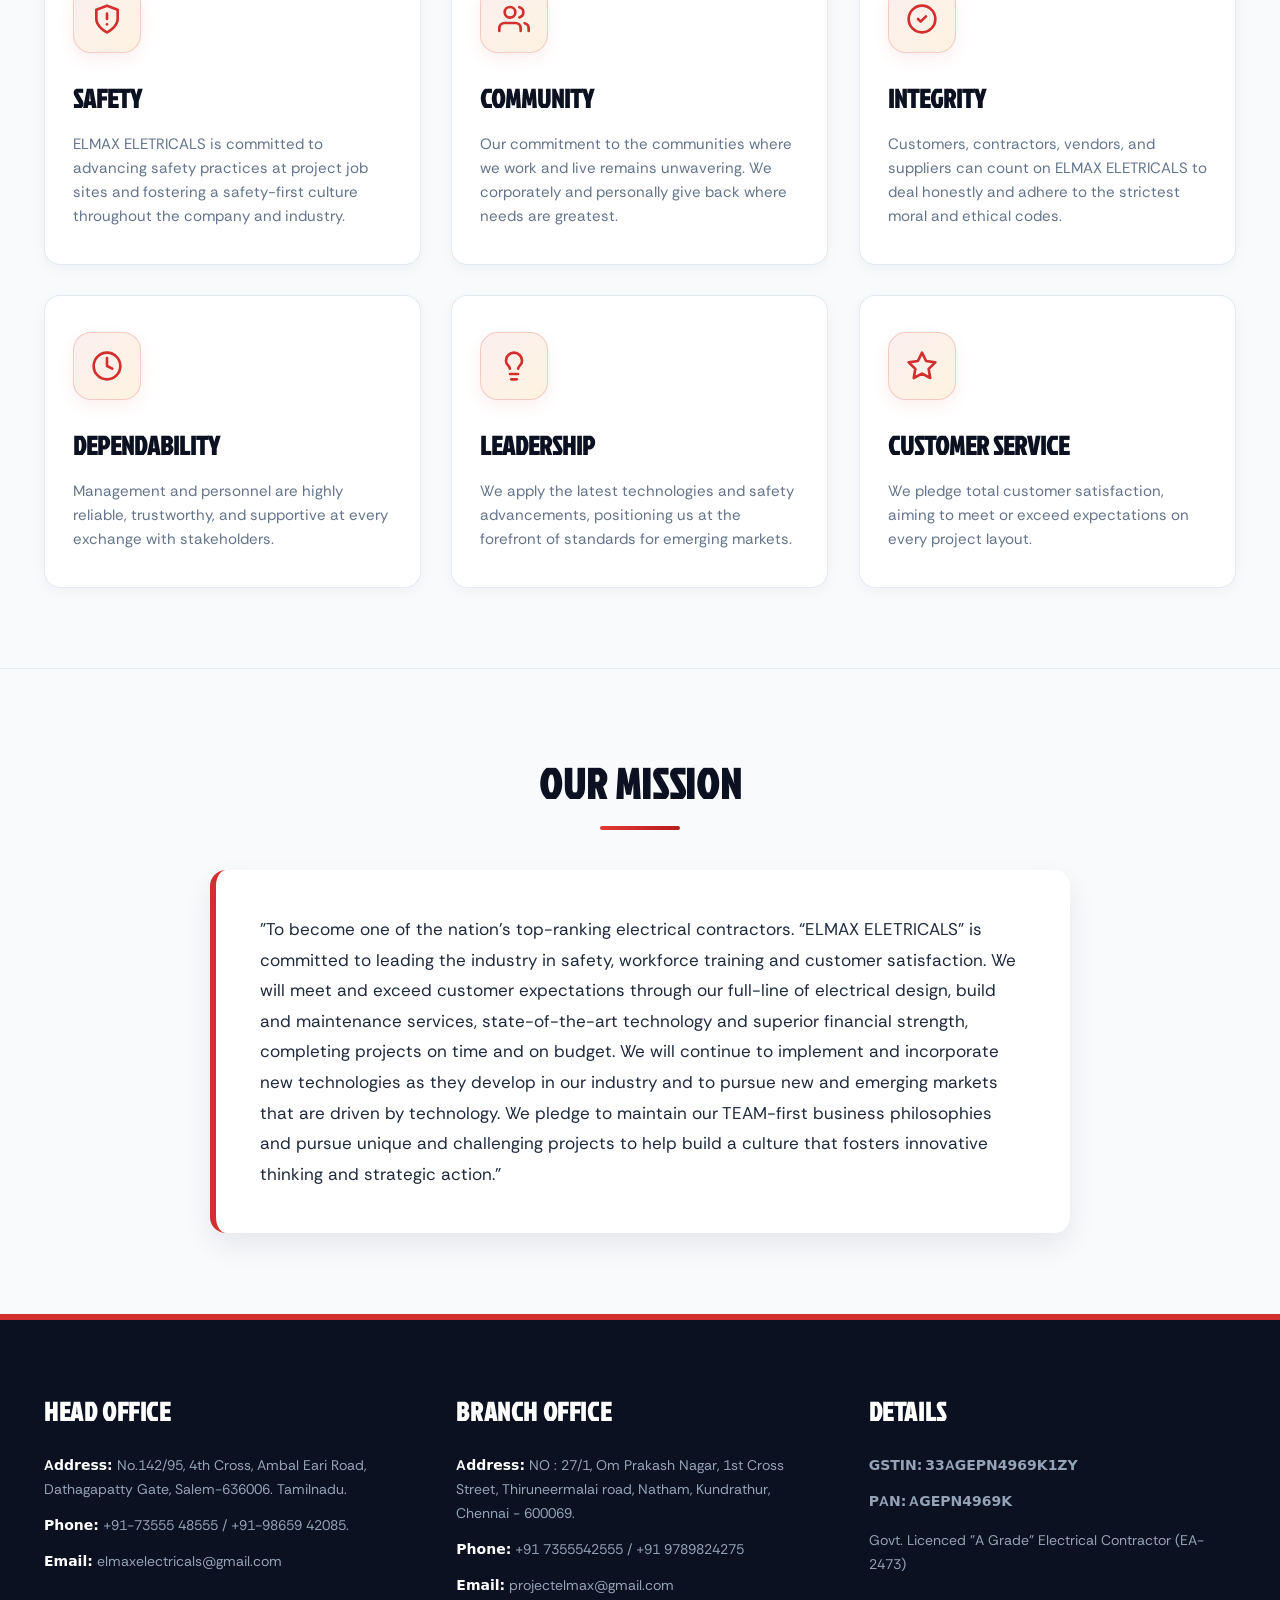
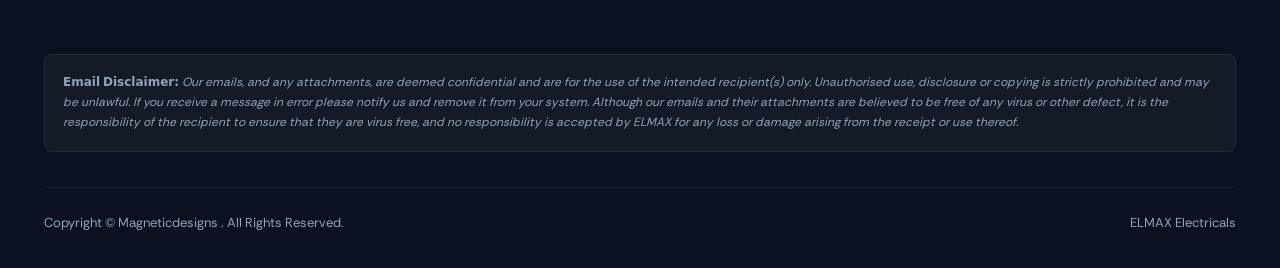
==== commit 7e12f730: "Add files via upload" ====
--- a/about.html
+++ b/about.html
@@ -68,6 +68,22 @@
                     <img src="images/nLCE5RBs7BMLJbZ6zbZE2B5BsWY.jpg" alt="ELMAX Electrical Technician Working">
                 </div>
             </div>
+
+            <!-- Key Highlights Stat Counters -->
+            <div class="stats-grid">
+                <div class="stat-card">
+                    <div class="stat-number" data-count="20" data-suffix="+">20+</div>
+                    <div class="stat-label">Years Field Experience</div>
+                </div>
+                <div class="stat-card">
+                    <div class="stat-number" data-count="100" data-suffix="+">100+</div>
+                    <div class="stat-label">Industrial Projects Executed</div>
+                </div>
+                <div class="stat-card">
+                    <div class="stat-number">Grade A</div>
+                    <div class="stat-label">Govt. Electrical Licence</div>
+                </div>
+            </div>
         </div>
     </section>
 
@@ -81,7 +97,11 @@
                 <!-- Value 1: Safety -->
                 <div class="value-card">
                     <div class="value-icon-box">
-                        <img src="images/UalO1L1cO4jLBbyIYKgPNZ1b8S4.png" alt="Safety Icon">
+                        <svg viewBox="0 0 24 24" width="30" height="30" stroke="currentColor" stroke-width="2" fill="none" stroke-linecap="round" stroke-linejoin="round">
+                            <path d="M12 22s8-4 8-10V5l-8-3-8 3v7c0 6 8 10 8 10z"></path>
+                            <path d="M12 8v4"></path>
+                            <path d="M12 16h.01"></path>
+                        </svg>
                     </div>
                     <h3 class="value-title">Safety</h3>
                     <p class="value-desc">ELMAX ELETRICALS is committed to advancing safety practices at project job sites and fostering a safety-first culture throughout the company and industry.</p>
@@ -89,7 +109,12 @@
                 <!-- Value 2: Community -->
                 <div class="value-card">
                     <div class="value-icon-box">
-                        <img src="images/UalO1L1cO4jLBbyIYKgPNZ1b8S4.png" alt="Community Icon">
+                        <svg viewBox="0 0 24 24" width="30" height="30" stroke="currentColor" stroke-width="2" fill="none" stroke-linecap="round" stroke-linejoin="round">
+                            <path d="M17 21v-2a4 4 0 0 0-4-4H5a4 4 0 0 0-4 4v2"></path>
+                            <circle cx="9" cy="7" r="4"></circle>
+                            <path d="M23 21v-2a4 4 0 0 0-3-3.87"></path>
+                            <path d="M16 3.13a4 4 0 0 1 0 7.75"></path>
+                        </svg>
                     </div>
                     <h3 class="value-title">Community</h3>
                     <p class="value-desc">Our commitment to the communities where we work and live remains unwavering. We corporately and personally give back where needs are greatest.</p>
@@ -97,7 +122,10 @@
                 <!-- Value 3: Integrity -->
                 <div class="value-card">
                     <div class="value-icon-box">
-                        <img src="images/UalO1L1cO4jLBbyIYKgPNZ1b8S4.png" alt="Integrity Icon">
+                        <svg viewBox="0 0 24 24" width="30" height="30" stroke="currentColor" stroke-width="2" fill="none" stroke-linecap="round" stroke-linejoin="round">
+                            <circle cx="12" cy="12" r="10"></circle>
+                            <path d="M9 12l2 2 4-4"></path>
+                        </svg>
                     </div>
                     <h3 class="value-title">Integrity</h3>
                     <p class="value-desc">Customers, contractors, vendors, and suppliers can count on ELMAX ELETRICALS to deal honestly and adhere to the strictest moral and ethical codes.</p>
@@ -105,7 +133,10 @@
                 <!-- Value 4: Dependability -->
                 <div class="value-card">
                     <div class="value-icon-box">
-                        <img src="images/UalO1L1cO4jLBbyIYKgPNZ1b8S4.png" alt="Dependability Icon">
+                        <svg viewBox="0 0 24 24" width="30" height="30" stroke="currentColor" stroke-width="2" fill="none" stroke-linecap="round" stroke-linejoin="round">
+                            <circle cx="12" cy="12" r="10"></circle>
+                            <polyline points="12 6 12 12 16 14"></polyline>
+                        </svg>
                     </div>
                     <h3 class="value-title">Dependability</h3>
                     <p class="value-desc">Management and personnel are highly reliable, trustworthy, and supportive at every exchange with stakeholders.</p>
@@ -113,7 +144,11 @@
                 <!-- Value 5: Leadership & Innovation -->
                 <div class="value-card">
                     <div class="value-icon-box">
-                        <img src="images/UalO1L1cO4jLBbyIYKgPNZ1b8S4.png" alt="Innovation Icon">
+                        <svg viewBox="0 0 24 24" width="30" height="30" stroke="currentColor" stroke-width="2" fill="none" stroke-linecap="round" stroke-linejoin="round">
+                            <line x1="9" y1="18" x2="15" y2="18"></line>
+                            <line x1="10" y1="22" x2="14" y2="22"></line>
+                            <path d="M15.09 14c.18-.98.65-1.74 1.41-2.5A4.65 4.65 0 0 0 18 8 6 6 0 0 0 6 8c0 1 .23 2.23 1.5 3.5A4.61 4.61 0 0 1 8.91 14"></path>
+                        </svg>
                     </div>
                     <h3 class="value-title">Leadership</h3>
                     <p class="value-desc">We apply the latest technologies and safety advancements, positioning us at the forefront of standards for emerging markets.</p>
@@ -121,7 +156,9 @@
                 <!-- Value 6: Customer Service -->
                 <div class="value-card">
                     <div class="value-icon-box">
-                        <img src="images/UalO1L1cO4jLBbyIYKgPNZ1b8S4.png" alt="Customer Service Icon">
+                        <svg viewBox="0 0 24 24" width="30" height="30" stroke="currentColor" stroke-width="2" fill="none" stroke-linecap="round" stroke-linejoin="round">
+                            <polygon points="12 2 15.09 8.26 22 9.27 17 14.14 18.18 21.02 12 17.77 5.82 21.02 7 14.14 2 9.27 8.91 8.26 12 2"></polygon>
+                        </svg>
                     </div>
                     <h3 class="value-title">Customer Service</h3>
                     <p class="value-desc">We pledge total customer satisfaction, aiming to meet or exceed expectations on every project layout.</p>
@@ -185,15 +222,7 @@
         </div>
     </footer>
 
-    <!-- Mobile Menu Handler script -->
-    <script>
-        const mobileMenuBtn = document.getElementById('mobile-menu-btn');
-        const navMenu = document.getElementById('nav-menu');
-
-        mobileMenuBtn.addEventListener('click', () => {
-            navMenu.classList.toggle('open');
-            mobileMenuBtn.classList.toggle('active');
-        });
-    </script>
+    <!-- Mobile Menu & Core Interactive Script -->
+    <script src="js/main.js"></script>
 </body>
 </html>
--- a/css/style.css
+++ b/css/style.css
@@ -1,5 +1,5 @@
 /* ==========================================================================
-   ELMAX ELECTRICALS - Global Style Sheet
+   ELMAX ELECTRICALS - Modern Dynamic Style Sheet
    ========================================================================== */
 
 /* Font Declarations (Serving from local files) */
@@ -30,22 +30,45 @@
     font-display: swap;
 }
 
-/* Custom Variables */
+/* Custom Design Tokens - Unique Electric Luxury Theme */
 :root {
-    --primary-color: #ad2121;
-    --primary-hover: #8f1717;
-    --primary-light: #fbebeb;
-    --accent-blue: #0099ff;
-    --text-dark: #222325;
-    --text-muted: #66686e;
-    --text-light: #949494;
-    --bg-light: #f8f9fa;
-    --bg-dark: #222325;
-    --border-color: rgba(128, 128, 128, 0.2);
-    --font-heading: 'Jockey One', sans-serif;
-    --font-body: 'Rethink Sans', 'Inter', sans-serif;
-    --max-width: 1200px;
+    --primary-color: #d32f2f;
+    --primary-gradient: linear-gradient(135deg, #e53935 0%, #b71c1c 100%);
+    --primary-hover: #9a0007;
+    --primary-light: #fff5f5;
+    
+    --accent-gold: #f59e0b;
+    --accent-blue: #0284c7;
+    --accent-glow: rgba(211, 47, 47, 0.22);
+    
+    --text-dark: #0b1120;
+    --text-main: #1e293b;
+    --text-muted: #64748b;
+    --text-light: #94a3b8;
+    
+    --bg-white: #ffffff;
+    --bg-light: #f8fafc;
+    --bg-dark: #0b1120;
+    --bg-card: #ffffff;
+    
+    --border-color: rgba(226, 232, 240, 0.9);
+    --border-hover: rgba(211, 47, 47, 0.35);
+    
+    --font-heading: 'Jockey One', -apple-system, BlinkMacSystemFont, sans-serif;
+    --font-body: 'Rethink Sans', 'Inter', system-ui, sans-serif;
+    
+    --max-width: 1240px;
     --transition: all 0.3s cubic-bezier(0.4, 0, 0.2, 1);
+    --transition-smooth: all 0.5s cubic-bezier(0.16, 1, 0.3, 1);
+    
+    --radius-sm: 8px;
+    --radius-md: 16px;
+    --radius-lg: 24px;
+    
+    --shadow-sm: 0 4px 14px rgba(11, 17, 32, 0.04);
+    --shadow-md: 0 12px 28px rgba(11, 17, 32, 0.08);
+    --shadow-lg: 0 24px 48px rgba(11, 17, 32, 0.14);
+    --shadow-glow: 0 10px 32px rgba(211, 47, 47, 0.35);
 }
 
 /* Reset Styles */
@@ -57,14 +80,17 @@
 
 html {
     scroll-behavior: smooth;
+    font-size: 16px;
 }
 
 body {
     font-family: var(--font-body);
-    color: var(--text-dark);
-    line-height: 1.6;
-    background-color: #ffffff;
+    color: var(--text-main);
+    line-height: 1.65;
+    background-color: var(--bg-white);
     -webkit-font-smoothing: antialiased;
+    -moz-osx-font-smoothing: grayscale;
+    overflow-x: hidden;
 }
 
 a {
@@ -88,44 +114,84 @@
     width: 100%;
     max-width: var(--max-width);
     margin: 0 auto;
-    padding: 0 20px;
+    padding: 0 24px;
 }
 
 .section-padding {
-    padding: 60px 0;
+    padding: 80px 0;
 }
 
 .text-center {
     text-align: center;
 }
 
-/* Top License Bar */
+/* ==========================================
+   TOP LICENSE BAR
+   ========================================== */
 .top-bar {
-    background-color: var(--primary-color);
+    background: linear-gradient(90deg, #961212 0%, #ce1818 50%, #8f1717 100%);
+    background-size: 200% 100%;
+    animation: gradientShimmer 8s ease infinite;
     color: #ffffff;
-    padding: 8px 10px;
+    padding: 10px 16px;
     font-size: 13px;
     font-weight: 700;
     text-align: center;
-    letter-spacing: 0.5px;
-    border-bottom: 2px solid rgba(0,0,0,0.1);
-}
-
-/* Header & Navigation */
+    letter-spacing: 0.6px;
+    border-bottom: 1px solid rgba(255,255,255,0.15);
+    box-shadow: 0 2px 8px rgba(0,0,0,0.1);
+    position: relative;
+    z-index: 1010;
+}
+
+@keyframes gradientShimmer {
+    0% { background-position: 0% 50%; }
+    50% { background-position: 100% 50%; }
+    100% { background-position: 0% 50%; }
+}
+
+/* ==========================================
+   HEADER & GLASSMORPHISM NAVIGATION
+   ========================================== */
 header {
-    background-color: #ffffff;
-    border-bottom: 1px solid var(--border-color);
+    background: rgba(255, 255, 255, 0.92);
+    backdrop-filter: blur(16px);
+    -webkit-backdrop-filter: blur(16px);
+    border-bottom: 1px solid rgba(226, 232, 240, 0.8);
     position: sticky;
     top: 0;
     z-index: 1000;
-    box-shadow: 0 2px 10px rgba(0,0,0,0.05);
+    transition: var(--transition-smooth);
+}
+
+.header-scroll-progress {
+    position: absolute;
+    bottom: 0;
+    left: 0;
+    height: 3px;
+    background: var(--primary-gradient);
+    width: 0%;
+    transition: width 0.1s linear;
+    border-radius: 0 2px 2px 0;
+    box-shadow: 0 0 10px rgba(211, 47, 47, 0.5);
+    z-index: 1005;
+}
+
+header.scrolled {
+    background: rgba(255, 255, 255, 0.98);
+    box-shadow: 0 10px 30px rgba(15, 23, 42, 0.08);
 }
 
 .header-container {
     display: flex;
     justify-content: space-between;
     align-items: center;
-    height: 75px;
+    height: 80px;
+    transition: height 0.3s ease;
+}
+
+header.scrolled .header-container {
+    height: 68px;
 }
 
 .logo-link {
@@ -134,8 +200,14 @@
 }
 
 .logo-img {
-    height: 55px;
+    height: 58px;
     width: auto;
+    transition: var(--transition);
+    filter: drop-shadow(0 2px 4px rgba(0,0,0,0.05));
+}
+
+header.scrolled .logo-img {
+    height: 48px;
 }
 
 nav {
@@ -145,7 +217,7 @@
 
 .nav-menu {
     display: flex;
-    gap: 30px;
+    gap: 32px;
 }
 
 .nav-link {
@@ -154,17 +226,20 @@
     color: var(--text-dark);
     padding: 8px 0;
     position: relative;
+    letter-spacing: 0.3px;
 }
 
 .nav-link::after {
     content: '';
     position: absolute;
-    bottom: 0;
-    left: 0;
+    bottom: -2px;
+    left: 50%;
     width: 0;
-    height: 2px;
-    background-color: var(--primary-color);
-    transition: var(--transition);
+    height: 3px;
+    border-radius: 2px;
+    background: var(--primary-gradient);
+    transition: var(--transition-smooth);
+    transform: translateX(-50%);
 }
 
 .nav-link:hover {
@@ -180,32 +255,61 @@
     color: var(--primary-color);
 }
 
-/* Hamburger Menu Toggle */
+/* Mobile Toggle */
 .menu-toggle {
     display: none;
     flex-direction: column;
-    gap: 5px;
+    gap: 6px;
     background: none;
     border: none;
     cursor: pointer;
-    padding: 5px;
+    padding: 8px;
+    border-radius: var(--radius-sm);
+    transition: var(--transition);
 }
 
 .menu-toggle span {
-    width: 25px;
-    height: 3px;
+    width: 26px;
+    height: 2.5px;
     background-color: var(--text-dark);
+    border-radius: 2px;
     transition: var(--transition);
 }
 
-/* Hero Section */
+.menu-toggle.active span:nth-child(1) {
+    transform: translateY(8.5px) rotate(45deg);
+}
+.menu-toggle.active span:nth-child(2) {
+    opacity: 0;
+}
+.menu-toggle.active span:nth-child(3) {
+    transform: translateY(-8.5px) rotate(-45deg);
+}
+
+/* ==========================================
+   HERO SECTION & VISUAL EFFECTS
+   ========================================== */
 .hero {
     position: relative;
-    height: 600px;
-    background-color: #000;
+    height: 620px;
+    background-color: #090d16;
     display: flex;
     align-items: center;
     overflow: hidden;
+}
+
+/* Ambient Electric Radial Glow */
+.hero::after {
+    content: '';
+    position: absolute;
+    top: var(--mouse-y, 50%);
+    left: var(--mouse-x, 50%);
+    width: 600px;
+    height: 600px;
+    background: radial-gradient(circle, rgba(206, 24, 24, 0.25) 0%, rgba(14, 165, 233, 0.08) 40%, transparent 70%);
+    transform: translate(-50%, -50%);
+    pointer-events: none;
+    transition: top 0.1s ease-out, left 0.1s ease-out;
 }
 
 .hero-bg {
@@ -215,7 +319,14 @@
     width: 100%;
     height: 100%;
     object-fit: cover;
-    opacity: 0.6;
+    opacity: 0.55;
+    transform: scale(1.03);
+    animation: heroZoom 20s infinite alternate ease-in-out;
+}
+
+@keyframes heroZoom {
+    0% { transform: scale(1.02); }
+    100% { transform: scale(1.08); }
 }
 
 .hero-overlay {
@@ -224,64 +335,106 @@
     left: 0;
     width: 100%;
     height: 100%;
-    background: linear-gradient(135deg, rgba(0,0,0,0.8) 0%, rgba(0,0,0,0.4) 100%);
+    background: linear-gradient(135deg, rgba(9, 13, 22, 0.92) 0%, rgba(9, 13, 22, 0.75) 50%, rgba(206, 24, 24, 0.3) 100%);
+}
+
+/* Circuit Grid Pattern Overlay */
+.hero::before {
+    content: '';
+    position: absolute;
+    top: 0;
+    left: 0;
+    width: 100%;
+    height: 100%;
+    background-image: 
+        radial-gradient(rgba(255, 255, 255, 0.08) 1px, transparent 1px),
+        linear-gradient(to right, rgba(255, 255, 255, 0.03) 1px, transparent 1px);
+    background-size: 40px 40px;
+    opacity: 0.5;
+    z-index: 2;
+    pointer-events: none;
 }
 
 .hero-content {
     position: relative;
     z-index: 10;
     color: #ffffff;
-    max-width: 700px;
+    max-width: 760px;
 }
 
 .hero-title {
     font-family: var(--font-heading);
-    font-size: 55px;
-    line-height: 1.1;
-    margin-bottom: 25px;
+    font-size: 60px;
+    line-height: 1.08;
+    margin-bottom: 28px;
     text-transform: uppercase;
-    letter-spacing: 1px;
-}
-
-.hero-title span {
-    color: #ffffff;
+    letter-spacing: 1.2px;
+    text-shadow: 0 4px 15px rgba(0, 0, 0, 0.5);
 }
 
 .hero-title strong {
     display: block;
+    background: linear-gradient(90deg, #ffffff 0%, #ffc1c1 100%);
+    -webkit-background-clip: text;
+    -webkit-text-fill-color: transparent;
+}
+
+/* Modern Shiny Button */
+.btn {
+    display: inline-flex;
+    align-items: center;
+    justify-content: center;
+    gap: 10px;
+    background: var(--primary-gradient);
     color: #ffffff;
-    font-weight: inherit;
-}
-
-.btn {
-    display: inline-block;
-    background-color: var(--primary-color);
-    color: #ffffff;
-    padding: 12px 35px;
-    font-size: 15px;
-    font-weight: 700;
-    border-radius: 4px;
-    transition: var(--transition);
-    border: none;
+    padding: 14px 38px;
+    font-size: 16px;
+    font-weight: 700;
+    border-radius: var(--radius-sm);
+    transition: var(--transition-smooth);
+    border: 1px solid rgba(255, 255, 255, 0.2);
     cursor: pointer;
+    box-shadow: var(--shadow-glow);
+    position: relative;
+    overflow: hidden;
+    letter-spacing: 0.5px;
+}
+
+.btn::before {
+    content: '';
+    position: absolute;
+    top: 0;
+    left: -100%;
+    width: 60%;
+    height: 100%;
+    background: linear-gradient(90deg, transparent, rgba(255, 255, 255, 0.4), transparent);
+    transform: skewX(-25deg);
+    transition: 0.7s;
+}
+
+.btn:hover::before {
+    left: 140%;
 }
 
 .btn:hover {
-    background-color: var(--primary-hover);
-    transform: translateY(-2px);
-    box-shadow: 0 4px 15px rgba(173, 33, 33, 0.4);
-}
-
-/* Sections Typography */
+    background: var(--primary-hover);
+    transform: translateY(-3px) scale(1.02);
+    box-shadow: 0 12px 35px rgba(206, 24, 24, 0.5);
+}
+
+/* ==========================================
+   SECTIONS TYPOGRAPHY
+   ========================================== */
 .section-title {
     font-family: var(--font-heading);
-    font-size: 38px;
+    font-size: 42px;
     text-transform: uppercase;
     margin-bottom: 40px;
     color: var(--text-dark);
     position: relative;
     display: inline-block;
-    padding-bottom: 10px;
+    padding-bottom: 12px;
+    letter-spacing: 0.8px;
 }
 
 .section-title::after {
@@ -291,78 +444,131 @@
     left: 50%;
     transform: translateX(-50%);
     width: 80px;
-    height: 3px;
-    background-color: var(--primary-color);
+    height: 4px;
+    border-radius: 2px;
+    background: var(--primary-gradient);
 }
 
 .section-subtitle {
-    font-size: 18px;
+    display: inline-block;
+    font-size: 14px;
     color: var(--primary-color);
     font-weight: 700;
-    margin-bottom: 10px;
+    margin-bottom: 12px;
     text-transform: uppercase;
-}
-
-/* Home Gallery Grid */
+    letter-spacing: 1.5px;
+    background: var(--primary-light);
+    padding: 6px 14px;
+    border-radius: 20px;
+    border: 1px solid rgba(206, 24, 24, 0.15);
+}
+
+/* ==========================================
+   GALLERY GRID & CARD HOVER EFFECTS
+   ========================================== */
 .gallery-section {
-    background-color: #ffffff;
+    background-color: var(--bg-white);
 }
 
 .gallery-grid {
     display: grid;
     grid-template-columns: repeat(4, 1fr);
-    gap: 20px;
+    gap: 24px;
 }
 
 .gallery-item {
     position: relative;
-    border-radius: 8px;
+    border-radius: var(--radius-md);
     overflow: hidden;
     aspect-ratio: 1;
-    box-shadow: 0 4px 12px rgba(0,0,0,0.08);
-    transition: var(--transition);
+    box-shadow: var(--shadow-sm);
+    transition: var(--transition-smooth);
+    border: 1px solid var(--border-color);
 }
 
 .gallery-item img {
     width: 100%;
     height: 100%;
     object-fit: cover;
-    transition: var(--transition);
+    transition: transform 0.6s cubic-bezier(0.16, 1, 0.3, 1);
+}
+
+.gallery-item::before {
+    content: '';
+    position: absolute;
+    inset: 0;
+    background: linear-gradient(to top, rgba(11, 17, 32, 0.75) 0%, rgba(11, 17, 32, 0.15) 60%, transparent 100%);
+    opacity: 0;
+    transition: var(--transition-smooth);
+    z-index: 2;
+}
+
+.gallery-item::after {
+    content: 'View Installation';
+    position: absolute;
+    bottom: 22px;
+    left: 50%;
+    transform: translateX(-50%) translateY(12px);
+    background: rgba(255, 255, 255, 0.95);
+    color: var(--text-dark);
+    font-size: 13px;
+    font-weight: 700;
+    padding: 8px 18px;
+    border-radius: 20px;
+    opacity: 0;
+    transition: var(--transition-smooth);
+    z-index: 3;
+    box-shadow: 0 6px 20px rgba(0, 0, 0, 0.25);
+    letter-spacing: 0.5px;
+    pointer-events: none;
 }
 
 .gallery-item:hover {
-    transform: translateY(-5px);
-    box-shadow: 0 12px 24px rgba(0,0,0,0.15);
+    transform: translateY(-8px);
+    box-shadow: var(--shadow-lg);
+    border-color: rgba(211, 47, 47, 0.4);
 }
 
 .gallery-item:hover img {
-    transform: scale(1.05);
-}
-
-/* Clients Grid Section */
+    transform: scale(1.08);
+}
+
+.gallery-item:hover::before {
+    opacity: 1;
+}
+
+.gallery-item:hover::after {
+    opacity: 1;
+    transform: translateX(-50%) translateY(0);
+}
+
+/* ==========================================
+   CLIENTS LOGO GRID & MARQUEE
+   ========================================== */
 .clients-section {
     background-color: var(--bg-light);
     border-top: 1px solid var(--border-color);
+    border-bottom: 1px solid var(--border-color);
 }
 
 .clients-grid {
     display: grid;
     grid-template-columns: repeat(6, 1fr);
-    gap: 30px;
+    gap: 24px;
     align-items: center;
 }
 
 .client-logo-box {
-    background: #ffffff;
+    background: var(--bg-white);
     border: 1px solid var(--border-color);
-    border-radius: 8px;
-    padding: 15px;
-    height: 100px;
+    border-radius: var(--radius-md);
+    padding: 16px;
+    height: 105px;
     display: flex;
     justify-content: center;
     align-items: center;
-    box-shadow: 0 2px 6px rgba(0,0,0,0.02);
-    transition: var(--transition);
+    box-shadow: var(--shadow-sm);
+    transition: var(--transition-smooth);
 }
 
 .client-logo-box img {
@@ -370,25 +576,28 @@
     max-width: 100%;
     object-fit: contain;
     filter: grayscale(100%);
-    opacity: 0.7;
+    opacity: 0.65;
     transition: var(--transition);
 }
 
 .client-logo-box:hover {
-    transform: translateY(-3px);
-    box-shadow: 0 6px 16px rgba(0,0,0,0.06);
-    border-color: rgba(173, 33, 33, 0.2);
+    transform: translateY(-5px);
+    box-shadow: var(--shadow-md);
+    border-color: rgba(206, 24, 24, 0.3);
 }
 
 .client-logo-box:hover img {
     filter: grayscale(0%);
     opacity: 1;
-}
-
-/* Content Layout (About / Contact Details) */
+    transform: scale(1.05);
+}
+
+/* ==========================================
+   ABOUT INTRO & CORPORATE VALUES CARDS
+   ========================================== */
 .about-intro-grid {
     display: grid;
-    grid-template-columns: 1fr 1fr;
+    grid-template-columns: 1.1fr 0.9fr;
     gap: 50px;
     align-items: center;
 }
@@ -397,22 +606,31 @@
     margin-bottom: 20px;
     font-size: 16px;
     color: var(--text-muted);
-    text-align: justify;
+    line-height: 1.75;
 }
 
 .about-intro-text .lead {
-    font-size: 18px;
+    font-size: 20px;
     font-weight: 700;
     color: var(--text-dark);
 }
 
 .about-intro-img {
-    border-radius: 8px;
+    border-radius: var(--radius-md);
     overflow: hidden;
-    box-shadow: 0 10px 30px rgba(0,0,0,0.1);
-}
-
-/* Corporate Values Cards */
+    box-shadow: var(--shadow-lg);
+    border: 4px solid var(--bg-white);
+    position: relative;
+}
+
+.about-intro-img img {
+    transition: var(--transition-smooth);
+}
+
+.about-intro-img:hover img {
+    transform: scale(1.04);
+}
+
 .values-grid {
     display: grid;
     grid-template-columns: repeat(3, 1fr);
@@ -421,81 +639,173 @@
 }
 
 .value-card {
-    background-color: #ffffff;
+    background-color: var(--bg-white);
     border: 1px solid var(--border-color);
-    border-radius: 8px;
-    padding: 30px;
-    box-shadow: 0 4px 15px rgba(0,0,0,0.02);
+    border-radius: var(--radius-md);
+    padding: 36px 28px;
+    box-shadow: var(--shadow-sm);
+    transition: var(--transition-smooth);
+    position: relative;
+    overflow: hidden;
+}
+
+.value-card::before {
+    content: '';
+    position: absolute;
+    top: 0;
+    left: 0;
+    width: 100%;
+    height: 4px;
+    background: var(--primary-gradient);
+    opacity: 0;
     transition: var(--transition);
 }
 
 .value-card:hover {
-    transform: translateY(-5px);
-    box-shadow: 0 10px 25px rgba(0,0,0,0.08);
-    border-color: rgba(173, 33, 33, 0.3);
+    transform: translateY(-8px);
+    box-shadow: var(--shadow-md);
+    border-color: var(--border-hover);
+}
+
+.value-card:hover::before {
+    opacity: 1;
 }
 
 .value-icon-box {
-    width: 60px;
-    height: 60px;
-    background-color: var(--primary-light);
-    border-radius: 50%;
+    width: 68px;
+    height: 68px;
+    background: linear-gradient(135deg, rgba(211, 47, 47, 0.08) 0%, rgba(245, 158, 11, 0.12) 100%);
+    border-radius: 18px;
     display: flex;
     justify-content: center;
     align-items: center;
-    margin-bottom: 20px;
-}
-
-.value-icon-box img {
-    width: 28px;
-    height: 28px;
+    margin-bottom: 24px;
+    border: 1px solid rgba(211, 47, 47, 0.2);
+    color: var(--primary-color);
+    box-shadow: 0 6px 16px rgba(211, 47, 47, 0.08);
+    transition: var(--transition-smooth);
+}
+
+.value-card:hover .value-icon-box {
+    background: var(--primary-gradient);
+    color: #ffffff;
+    border-color: transparent;
+    transform: rotate(8deg) scale(1.1);
+    box-shadow: 0 10px 25px rgba(211, 47, 47, 0.4);
+}
+
+.value-icon-box svg {
+    width: 32px;
+    height: 32px;
+    transition: var(--transition-smooth);
 }
 
 .value-title {
     font-family: var(--font-heading);
-    font-size: 24px;
+    font-size: 26px;
     text-transform: uppercase;
     margin-bottom: 12px;
     color: var(--text-dark);
 }
 
 .value-desc {
+    font-size: 15px;
+    color: var(--text-muted);
+    line-height: 1.6;
+}
+
+/* Stats Counter Section */
+.stats-grid {
+    display: grid;
+    grid-template-columns: repeat(3, 1fr);
+    gap: 24px;
+    margin-top: 40px;
+}
+
+.stat-card {
+    background: var(--bg-white);
+    border: 1px solid var(--border-color);
+    border-radius: var(--radius-md);
+    padding: 30px 20px;
+    text-align: center;
+    box-shadow: var(--shadow-sm);
+    transition: var(--transition-smooth);
+    border-top: 4px solid var(--primary-color);
+}
+
+.stat-card:hover {
+    transform: translateY(-6px);
+    box-shadow: var(--shadow-md);
+}
+
+.stat-number {
+    font-family: var(--font-heading);
+    font-size: 48px;
+    color: var(--primary-color);
+    line-height: 1;
+    margin-bottom: 8px;
+}
+
+.stat-label {
     font-size: 14px;
-    color: var(--text-muted);
-}
-
-/* Mission & Goals */
+    font-weight: 700;
+    color: var(--text-dark);
+    text-transform: uppercase;
+    letter-spacing: 0.5px;
+}
+
+/* Mission Box */
 .mission-section {
     background-color: var(--bg-light);
 }
 
 .mission-box {
-    max-width: 800px;
+    max-width: 860px;
     margin: 0 auto;
-    background-color: #ffffff;
-    padding: 40px;
-    border-radius: 8px;
-    box-shadow: 0 4px 20px rgba(0,0,0,0.05);
-    border-left: 5px solid var(--primary-color);
+    background-color: var(--bg-white);
+    padding: 44px;
+    border-radius: var(--radius-md);
+    box-shadow: var(--shadow-md);
+    border-left: 6px solid var(--primary-color);
+    position: relative;
 }
 
 .mission-box p {
     font-size: 17px;
     line-height: 1.8;
-    color: var(--text-muted);
-    font-style: italic;
-}
-
-/* Inner Page Headers */
+    color: var(--text-main);
+    text-align: left;
+}
+
+/* ==========================================
+   PAGE HEADERS (BANNER)
+   ========================================== */
 .about-header,
 .gallery-header,
 .testimonals-header,
 .contact-header,
 .projects-header {
-    background: linear-gradient(135deg, #ad2121 0%, #7c1414 100%) !important;
+    background: linear-gradient(135deg, #ce1818 0%, #8f1717 100%) !important;
     color: #ffffff;
-    padding: 60px 0;
+    padding: 70px 0;
     text-align: center;
+    position: relative;
+    overflow: hidden;
+}
+
+.about-header::before,
+.gallery-header::before,
+.testimonals-header::before,
+.contact-header::before,
+.projects-header::before {
+    content: '';
+    position: absolute;
+    top: 0;
+    left: 0;
+    width: 100%;
+    height: 100%;
+    background: radial-gradient(circle, rgba(255,255,255,0.15) 0%, transparent 60%);
+    pointer-events: none;
 }
 
 .about-header h1,
@@ -504,12 +814,90 @@
 .contact-header h1,
 .projects-header h1 {
     font-family: var(--font-heading);
-    font-size: 45px;
+    font-size: 48px;
     text-transform: uppercase;
-}
-
-.projects-container {
-    margin-top: 40px;
+    letter-spacing: 1px;
+    text-shadow: 0 4px 10px rgba(0,0,0,0.2);
+}
+
+/* ==========================================
+   PROJECTS SEARCH, FILTERS & TABLE
+   ========================================== */
+.projects-filter-panel {
+    background: var(--bg-white);
+    border: 1px solid var(--border-color);
+    border-radius: var(--radius-md);
+    padding: 20px 24px;
+    margin-bottom: 35px;
+    box-shadow: var(--shadow-sm);
+    display: flex;
+    flex-direction: column;
+    gap: 16px;
+}
+
+.filter-search-wrapper {
+    position: relative;
+    display: flex;
+    align-items: center;
+}
+
+.filter-search-wrapper input {
+    width: 100%;
+    padding: 14px 44px 14px 18px;
+    border: 1px solid var(--border-color);
+    border-radius: var(--radius-sm);
+    font-size: 15px;
+    outline: none;
+    transition: var(--transition);
+    background: var(--bg-light);
+    font-family: var(--font-body);
+}
+
+.filter-search-wrapper input:focus {
+    border-color: var(--primary-color);
+    background: #ffffff;
+    box-shadow: 0 0 0 4px rgba(206, 24, 24, 0.1);
+}
+
+.search-clear-btn {
+    position: absolute;
+    right: 14px;
+    background: none;
+    border: none;
+    font-size: 22px;
+    color: var(--text-muted);
+    cursor: pointer;
+}
+
+.filter-badges {
+    display: flex;
+    flex-wrap: wrap;
+    gap: 10px;
+}
+
+.filter-badge {
+    background: var(--bg-light);
+    border: 1px solid var(--border-color);
+    padding: 8px 18px;
+    border-radius: 20px;
+    font-size: 13px;
+    font-weight: 700;
+    color: var(--text-muted);
+    cursor: pointer;
+    transition: var(--transition);
+}
+
+.filter-badge:hover {
+    background: var(--primary-light);
+    color: var(--primary-color);
+    border-color: rgba(206, 24, 24, 0.3);
+}
+
+.filter-badge.active {
+    background: var(--primary-gradient);
+    color: #ffffff;
+    border-color: transparent;
+    box-shadow: 0 4px 12px rgba(206, 24, 24, 0.3);
 }
 
 .projects-section-block {
@@ -518,19 +906,20 @@
 
 .projects-section-block h2 {
     font-family: var(--font-heading);
-    font-size: 28px;
+    font-size: 30px;
     text-transform: uppercase;
     color: var(--primary-color);
     margin-bottom: 20px;
-    border-bottom: 2px solid var(--primary-color);
-    padding-bottom: 5px;
+    border-bottom: 3px solid var(--primary-color);
+    padding-bottom: 6px;
+    letter-spacing: 0.5px;
 }
 
 .table-responsive {
     overflow-x: auto;
-    background: #ffffff;
-    border-radius: 8px;
-    box-shadow: 0 4px 15px rgba(0,0,0,0.03);
+    background: var(--bg-white);
+    border-radius: var(--radius-md);
+    box-shadow: var(--shadow-sm);
     border: 1px solid var(--border-color);
 }
 
@@ -542,19 +931,19 @@
 }
 
 table.project-table th {
-    background-color: var(--text-dark);
+    background: var(--text-dark);
     color: #ffffff;
     font-weight: 700;
-    padding: 12px 15px;
+    padding: 14px 18px;
     text-transform: uppercase;
     font-size: 13px;
-    letter-spacing: 0.5px;
+    letter-spacing: 0.6px;
 }
 
 table.project-table td {
-    padding: 12px 15px;
+    padding: 14px 18px;
     border-bottom: 1px solid var(--border-color);
-    color: var(--text-muted);
+    color: var(--text-main);
 }
 
 table.project-table tr:last-child td {
@@ -566,10 +955,41 @@
 }
 
 table.project-table tr:hover td {
-    background-color: rgba(173, 33, 33, 0.03);
-}
-
-/* Testimonials / Gallery screenshots Page */
+    background-color: rgba(206, 24, 24, 0.04);
+}
+
+.industry-chip {
+    display: inline-block;
+    padding: 4px 12px;
+    border-radius: 12px;
+    background: var(--primary-light);
+    color: var(--primary-color);
+    font-size: 12px;
+    font-weight: 700;
+}
+
+.no-results-box {
+    text-align: center;
+    padding: 60px 20px;
+    background: var(--bg-white);
+    border-radius: var(--radius-md);
+    border: 1px dashed var(--border-color);
+    margin-top: 20px;
+}
+
+.no-results-content h3 {
+    font-size: 20px;
+    margin: 15px 0 8px;
+    color: var(--text-dark);
+}
+
+.no-results-content p {
+    color: var(--text-muted);
+}
+
+/* ==========================================
+   TESTIMONIALS / SCREENSHOT GRID
+   ========================================== */
 .screenshot-grid {
     display: grid;
     grid-template-columns: repeat(3, 1fr);
@@ -578,17 +998,19 @@
 }
 
 .screenshot-card {
-    background-color: #ffffff;
+    background-color: var(--bg-white);
     border: 1px solid var(--border-color);
-    border-radius: 8px;
+    border-radius: var(--radius-md);
     overflow: hidden;
-    box-shadow: 0 4px 15px rgba(0,0,0,0.02);
-    transition: var(--transition);
+    box-shadow: var(--shadow-sm);
+    transition: var(--transition-smooth);
+    position: relative;
 }
 
 .screenshot-card:hover {
-    transform: translateY(-5px);
-    box-shadow: 0 8px 25px rgba(0,0,0,0.1);
+    transform: translateY(-8px);
+    box-shadow: var(--shadow-md);
+    border-color: var(--border-hover);
 }
 
 .screenshot-card img {
@@ -599,15 +1021,17 @@
 }
 
 .screenshot-caption {
-    padding: 15px;
+    padding: 16px;
     font-size: 14px;
     font-weight: 700;
     color: var(--text-dark);
-    background-color: #ffffff;
+    background-color: var(--bg-white);
     text-align: center;
 }
 
-/* Contact Page Styles */
+/* ==========================================
+   CONTACT PAGE STYLES
+   ========================================== */
 .contact-grid {
     display: grid;
     grid-template-columns: 1fr 1fr;
@@ -617,54 +1041,58 @@
 .contact-info-block {
     display: flex;
     flex-direction: column;
-    gap: 35px;
+    gap: 30px;
 }
 
 .office-info {
-    background: var(--bg-light);
+    background: var(--bg-white);
     border: 1px solid var(--border-color);
-    padding: 25px;
-    border-radius: 8px;
-    position: relative;
-    border-top: 4px solid var(--primary-color);
+    padding: 28px;
+    border-radius: var(--radius-md);
+    position: relative;
+    border-left: 5px solid var(--primary-color);
+    box-shadow: var(--shadow-sm);
+    transition: var(--transition-smooth);
+}
+
+.office-info:hover {
+    transform: translateY(-4px);
+    box-shadow: var(--shadow-md);
 }
 
 .office-title {
     font-family: var(--font-heading);
-    font-size: 24px;
+    font-size: 26px;
     text-transform: uppercase;
-    margin-bottom: 15px;
+    margin-bottom: 16px;
     color: var(--text-dark);
 }
 
-.office-details {
+.office-details p {
+    margin-bottom: 12px;
+    display: flex;
+    align-items: flex-start;
+    gap: 12px;
     font-size: 15px;
     color: var(--text-muted);
 }
 
-.office-details p {
-    margin-bottom: 10px;
-    display: flex;
-    align-items: flex-start;
-    gap: 10px;
-}
-
 .office-details p strong {
     color: var(--text-dark);
-    min-width: 60px;
+    min-width: 70px;
     display: inline-block;
 }
 
 .contact-form-block {
-    background: #ffffff;
+    background: var(--bg-white);
     border: 1px solid var(--border-color);
-    padding: 35px;
-    border-radius: 8px;
-    box-shadow: 0 4px 20px rgba(0,0,0,0.03);
+    padding: 40px;
+    border-radius: var(--radius-md);
+    box-shadow: var(--shadow-md);
 }
 
 .form-group {
-    margin-bottom: 20px;
+    margin-bottom: 22px;
 }
 
 .form-group label {
@@ -678,48 +1106,52 @@
 .form-group input,
 .form-group textarea {
     width: 100%;
-    padding: 12px 15px;
+    padding: 14px 16px;
     border: 1px solid var(--border-color);
-    border-radius: 4px;
+    border-radius: var(--radius-sm);
     font-family: var(--font-body);
-    font-size: 14px;
+    font-size: 15px;
     outline: none;
     transition: var(--transition);
+    background: var(--bg-light);
 }
 
 .form-group input:focus,
 .form-group textarea:focus {
     border-color: var(--primary-color);
-    box-shadow: 0 0 0 3px rgba(173, 33, 33, 0.1);
+    background: #ffffff;
+    box-shadow: 0 0 0 4px rgba(206, 24, 24, 0.1);
 }
 
 .form-group textarea {
-    height: 150px;
+    height: 140px;
     resize: vertical;
 }
 
-/* Footer Section */
+/* ==========================================
+   FOOTER SECTION
+   ========================================== */
 footer {
     background-color: var(--bg-dark);
     color: #ffffff;
-    padding: 60px 0 30px;
-    border-top: 5px solid var(--primary-color);
+    padding: 70px 0 35px;
+    border-top: 6px solid var(--primary-color);
 }
 
 .footer-grid {
     display: grid;
     grid-template-columns: repeat(3, 1fr);
-    gap: 40px;
-    margin-bottom: 40px;
+    gap: 45px;
+    margin-bottom: 45px;
 }
 
 .footer-col-title {
     font-family: var(--font-heading);
-    font-size: 24px;
+    font-size: 26px;
     text-transform: uppercase;
-    margin-bottom: 20px;
+    margin-bottom: 22px;
     color: #ffffff;
-    letter-spacing: 0.5px;
+    letter-spacing: 0.6px;
 }
 
 .footer-col p {
@@ -734,23 +1166,19 @@
 }
 
 .footer-disclaimer-box {
-    background-color: rgba(255,255,255,0.03);
+    background-color: rgba(255,255,255,0.04);
     border: 1px solid rgba(255,255,255,0.08);
-    border-radius: 6px;
-    padding: 15px;
+    border-radius: var(--radius-sm);
+    padding: 18px;
     font-size: 12px;
     color: var(--text-light);
-    line-height: 1.6;
-    margin-bottom: 30px;
-}
-
-.footer-disclaimer-box em {
-    font-style: italic;
+    line-height: 1.65;
+    margin-bottom: 35px;
 }
 
 .footer-bottom {
     border-top: 1px solid rgba(255,255,255,0.08);
-    padding-top: 20px;
+    padding-top: 24px;
     display: flex;
     justify-content: space-between;
     align-items: center;
@@ -769,262 +1197,295 @@
     color: #ffffff;
 }
 
-/* Responsive Styles */
+/* ==========================================
+   SCROLL REVEAL ANIMATIONS
+   ========================================== */
+[data-reveal] {
+    opacity: 0;
+    transform: translateY(32px);
+    transition: opacity 0.75s cubic-bezier(0.16, 1, 0.3, 1), transform 0.75s cubic-bezier(0.16, 1, 0.3, 1);
+    will-change: opacity, transform;
+}
+
+[data-reveal="fade-in"] {
+    transform: translateY(0);
+}
+
+[data-reveal="zoom-in"] {
+    transform: scale(0.92);
+}
+
+[data-reveal].revealed {
+    opacity: 1;
+    transform: translateY(0) scale(1);
+}
+
+/* ==========================================
+   LIGHTBOX MODAL STYLES
+   ========================================== */
+.lightbox-modal {
+    display: none;
+    position: fixed;
+    z-index: 3000;
+    top: 0;
+    left: 0;
+    width: 100%;
+    height: 100%;
+    background-color: rgba(9, 13, 22, 0.94);
+    backdrop-filter: blur(10px);
+    justify-content: center;
+    align-items: center;
+    opacity: 0;
+    transition: opacity 0.35s ease;
+}
+
+.lightbox-modal.active {
+    display: flex;
+    opacity: 1;
+}
+
+.lightbox-content-wrapper {
+    position: relative;
+    max-width: 90%;
+    max-height: 85%;
+    display: flex;
+    flex-direction: column;
+    align-items: center;
+}
+
+.lightbox-img-container {
+    position: relative;
+    display: flex;
+    justify-content: center;
+    align-items: center;
+}
+
+.lightbox-content {
+    max-width: 100%;
+    max-height: 78vh;
+    border-radius: var(--radius-sm);
+    box-shadow: 0 20px 50px rgba(0, 0, 0, 0.7);
+    transition: transform 0.3s ease, opacity 0.3s ease;
+}
+
+.lightbox-counter {
+    position: absolute;
+    top: 15px;
+    right: 15px;
+    background: rgba(0, 0, 0, 0.7);
+    color: #ffffff;
+    padding: 4px 12px;
+    border-radius: 12px;
+    font-size: 13px;
+    font-weight: 700;
+}
+
+.lightbox-caption {
+    color: #ffffff;
+    font-size: 16px;
+    font-weight: 700;
+    margin-top: 16px;
+    text-align: center;
+}
+
+.lightbox-close {
+    position: absolute;
+    top: -45px;
+    right: 0;
+    color: #ffffff;
+    font-size: 38px;
+    cursor: pointer;
+    background: none;
+    border: none;
+    outline: none;
+    transition: var(--transition);
+}
+
+.lightbox-close:hover {
+    color: var(--primary-color);
+}
+
+.lightbox-btn {
+    position: absolute;
+    top: 50%;
+    transform: translateY(-50%);
+    background: rgba(255, 255, 255, 0.12);
+    border: 1px solid rgba(255, 255, 255, 0.2);
+    color: #ffffff;
+    font-size: 22px;
+    width: 52px;
+    height: 52px;
+    border-radius: 50%;
+    cursor: pointer;
+    display: flex;
+    justify-content: center;
+    align-items: center;
+    transition: var(--transition);
+    z-index: 3010;
+}
+
+.lightbox-btn:hover {
+    background: var(--primary-color);
+    border-color: transparent;
+    box-shadow: var(--shadow-glow);
+}
+
+.lightbox-prev { left: -75px; }
+.lightbox-next { right: -75px; }
+
+
+
+/* ==========================================
+   RESPONSIVE MEDIA QUERIES & MOBILE ALIGNMENT
+   ========================================== */
 @media (max-width: 1024px) {
-    .hero-title {
-        font-size: 45px;
-    }
-    .gallery-grid {
-        grid-template-columns: repeat(2, 1fr);
-    }
-    .clients-grid {
-        grid-template-columns: repeat(4, 1fr);
-    }
-    .values-grid {
-        grid-template-columns: repeat(2, 1fr);
-    }
-    .footer-grid {
-        grid-template-columns: 1fr;
-        gap: 30px;
-    }
+    .hero-title { font-size: 48px; }
+    .gallery-grid { grid-template-columns: repeat(2, 1fr); }
+    .clients-grid { grid-template-columns: repeat(4, 1fr); }
+    .values-grid { grid-template-columns: repeat(2, 1fr); }
+    .footer-grid { grid-template-columns: 1fr; gap: 35px; }
 }
 
 @media (max-width: 768px) {
-    .header-container {
-        height: 70px;
-    }
+    .container { padding: 0 18px; }
+    .section-padding { padding: 50px 0; }
+    
+    .header-container { height: 72px; }
     .nav-menu {
         display: none;
         flex-direction: column;
         align-items: flex-start;
         position: absolute;
-        top: 70px;
+        top: 72px;
         left: 0;
         width: 100%;
-        background-color: #ffffff;
+        background-color: rgba(255, 255, 255, 0.98);
+        backdrop-filter: blur(16px);
         border-bottom: 1px solid var(--border-color);
-        padding: 20px;
-        gap: 15px;
-        box-shadow: 0 10px 15px rgba(0,0,0,0.05);
+        padding: 24px;
+        gap: 18px;
+        box-shadow: var(--shadow-lg);
     }
-    .nav-menu li {
-        width: 100%;
-        text-align: left;
-    }
-    .nav-menu.open {
-        display: flex;
-    }
-    .menu-toggle {
-        display: flex;
-        margin-left: auto;
-    }
-    .hero {
-        height: 500px;
-    }
-    .hero-title {
-        font-size: 38px;
-    }
+    .nav-menu.open { display: flex; }
+    .menu-toggle { display: flex; margin-left: auto; }
+    .hero { height: 500px; text-align: left; }
+    .hero-title { font-size: 36px; line-height: 1.15; }
     .about-header h1,
     .gallery-header h1,
     .testimonals-header h1,
     .contact-header h1,
-    .projects-header h1 {
-        font-size: 35px;
+    .projects-header h1 { font-size: 34px; }
+    
+    .about-intro-grid,
+    .contact-grid { grid-template-columns: 1fr; gap: 30px; }
+    .about-intro-text p { text-align: left; font-size: 15px; }
+    
+    .stats-grid { grid-template-columns: 1fr; gap: 16px; margin-top: 30px; }
+    .stat-card { padding: 24px 16px; }
+    .stat-number { font-size: 40px; }
+    
+    .values-grid { grid-template-columns: 1fr; gap: 20px; }
+    .value-card { padding: 28px 20px; text-align: left; }
+    
+    .mission-box { padding: 24px 20px; border-left-width: 4px; text-align: left; }
+    .mission-box p { font-size: 15px; line-height: 1.7; text-align: left; }
+    
+    /* Mobile Filter Badges Horizontal Swipe Row */
+    .projects-filter-panel { padding: 16px; margin-bottom: 25px; }
+    .filter-badges {
+        flex-wrap: nowrap;
+        overflow-x: auto;
+        -webkit-overflow-scrolling: touch;
+        padding-bottom: 8px;
+        gap: 8px;
     }
-    .about-intro-grid,
-    .contact-grid {
-        grid-template-columns: 1fr;
-        gap: 30px;
+    .filter-badges::-webkit-scrollbar { display: none; }
+    .filter-badge {
+        white-space: nowrap;
+        flex-shrink: 0;
+        padding: 6px 14px;
+        font-size: 12.5px;
     }
-    .clients-grid {
-        grid-template-columns: repeat(3, 1fr);
-        gap: 15px;
+    
+    /* Mobile Project Table Styling */
+    .table-responsive {
+        -webkit-overflow-scrolling: touch;
+        border-radius: var(--radius-sm);
+        margin-top: 10px;
     }
-    .client-logo-box {
-        height: 80px;
-        padding: 10px;
+    table.project-table {
+        min-width: 680px;
     }
-    .values-grid {
-        grid-template-columns: 1fr;
+    table.project-table th {
+        padding: 12px 14px;
+        font-size: 12px;
+        white-space: nowrap;
     }
-    .screenshot-grid {
-        grid-template-columns: repeat(2, 1fr);
+    table.project-table td {
+        padding: 12px 14px;
+        font-size: 13.5px;
     }
+    /* Mobile Table Swipe Hint */
+    .mobile-swipe-hint {
+        display: flex;
+        align-items: center;
+        justify-content: center;
+        gap: 6px;
+        font-size: 11.5px;
+        font-weight: 700;
+        color: var(--primary-color);
+        background: var(--primary-light);
+        border: 1px solid rgba(211, 47, 47, 0.15);
+        padding: 6px 14px;
+        border-radius: 20px;
+        margin-bottom: 8px;
+        text-transform: uppercase;
+        letter-spacing: 0.5px;
+    }
+    
+    .mobile-swipe-hint .swipe-hand {
+        animation: pulseHand 1.5s infinite ease-in-out;
+    }
+    
+    @keyframes pulseHand {
+        0%, 100% { transform: translateX(0); }
+        50% { transform: translateX(3px); }
+    }
+    
+    /* Tactile Mobile Touch Feedback */
+    .btn:active,
+    .filter-badge:active,
+    .value-card:active,
+    .gallery-item:active,
+    .client-logo-box:active,
+    .screenshot-card:active {
+        transform: scale(0.97) !important;
+        transition: transform 0.1s ease !important;
+    }
+
+    .clients-grid { grid-template-columns: repeat(3, 1fr); gap: 14px; }
+    .screenshot-grid { grid-template-columns: repeat(2, 1fr); gap: 18px; }
+    
+    .lightbox-prev { left: -50px; }
+    .lightbox-next { right: -50px; }
 }
 
 @media (max-width: 480px) {
-    .top-bar {
-        font-size: 11px;
+    .top-bar { font-size: 11px; padding: 8px 10px; line-height: 1.4; }
+    .hero-title { font-size: 30px; }
+    .btn { width: 100%; text-align: center; }
+    
+    .mission-box { padding: 20px 16px; border-left-width: 4px; }
+    .mission-box p { font-size: 14.5px; line-height: 1.65; text-align: left; }
+    
+    table.project-table {
+        min-width: 650px;
     }
-    .hero-title {
-        font-size: 30px;
-    }
-    .about-header h1,
-    .gallery-header h1,
-    .testimonals-header h1,
-    .contact-header h1,
-    .projects-header h1 {
-        font-size: 28px;
-    }
-    .clients-grid {
-        grid-template-columns: repeat(2, 1fr);
-        gap: 10px;
-    }
-    .client-logo-box {
-        height: 70px;
-        padding: 8px;
-    }
-    .screenshot-grid {
-        grid-template-columns: 1fr;
-    }
-    .footer-bottom {
-        flex-direction: column;
-        text-align: center;
-    }
-}
-
-/* ==========================================================================
-   Gallery Lightbox Modal Styles
-   ========================================================================== */
-.lightbox-modal {
-    display: none;
-    position: fixed;
-    z-index: 2000;
-    top: 0;
-    left: 0;
-    width: 100%;
-    height: 100%;
-    background-color: rgba(0, 0, 0, 0.9);
-    backdrop-filter: blur(5px);
-    justify-content: center;
-    align-items: center;
-    opacity: 0;
-    transition: opacity 0.3s ease;
-}
-
-.lightbox-modal.active {
-    display: flex;
-    opacity: 1;
-}
-
-.lightbox-content-wrapper {
-    position: relative;
-    max-width: 85%;
-    max-height: 80%;
-    display: flex;
-    flex-direction: column;
-    align-items: center;
-}
-
-.lightbox-content {
-    max-width: 100%;
-    max-height: 80vh;
-    border-radius: 4px;
-    box-shadow: 0 10px 30px rgba(0, 0, 0, 0.5);
-    transform: scale(0.95);
-    transition: transform 0.3s ease;
-}
-
-.lightbox-modal.active .lightbox-content {
-    transform: scale(1);
-}
-
-.lightbox-caption {
-    color: #ffffff;
-    font-size: 16px;
-    font-weight: 700;
-    margin-top: 15px;
-    text-align: center;
-    text-shadow: 0 2px 4px rgba(0, 0, 0, 0.6);
-}
-
-/* Lightbox Close Button */
-.lightbox-close {
-    position: absolute;
-    top: -40px;
-    right: 0;
-    color: #ffffff;
-    font-size: 35px;
-    font-weight: 300;
-    cursor: pointer;
-    background: none;
-    border: none;
-    outline: none;
-    transition: var(--transition);
-}
-
-.lightbox-close:hover {
-    color: var(--primary-color);
-}
-
-/* Navigation Buttons */
-.lightbox-btn {
-    position: absolute;
-    top: 50%;
-    transform: translateY(-50%);
-    background: rgba(255, 255, 255, 0.1);
-    border: none;
-    color: #ffffff;
-    font-size: 24px;
-    width: 50px;
-    height: 50px;
-    border-radius: 50%;
-    cursor: pointer;
-    display: flex;
-    justify-content: center;
-    align-items: center;
-    transition: var(--transition);
-    user-select: none;
-    z-index: 2010;
-}
-
-.lightbox-btn:hover {
-    background: var(--primary-color);
-}
-
-.lightbox-prev {
-    left: -70px;
-}
-
-.lightbox-next {
-    right: -70px;
-}
-
-/* Responsive adjustments for lightbox buttons on smaller screens */
-@media (max-width: 768px) {
-    .lightbox-btn {
-        width: 40px;
-        height: 40px;
-        font-size: 18px;
-    }
-    .lightbox-prev {
-        left: -50px;
-    }
-    .lightbox-next {
-        right: -50px;
-    }
-}
-
-@media (max-width: 480px) {
-    .lightbox-content-wrapper {
-        max-width: 95%;
-    }
-    .lightbox-btn {
-        width: 35px;
-        height: 35px;
-        font-size: 16px;
-    }
-    .lightbox-prev {
-        left: -15px;
-        background: rgba(0, 0, 0, 0.5);
-    }
-    .lightbox-next {
-        right: -15px;
-        background: rgba(0, 0, 0, 0.5);
-    }
-    .lightbox-close {
-        right: 10px;
-        top: -45px;
-    }
-}
-
+    
+    .clients-grid { grid-template-columns: repeat(2, 1fr); gap: 10px; }
+    .screenshot-grid { grid-template-columns: 1fr; }
+    .footer-bottom { flex-direction: column; text-align: center; }
+    .lightbox-prev { left: -15px; }
+    .lightbox-next { right: -15px; }
+    .lightbox-close { top: -50px; right: 10px; }
+}
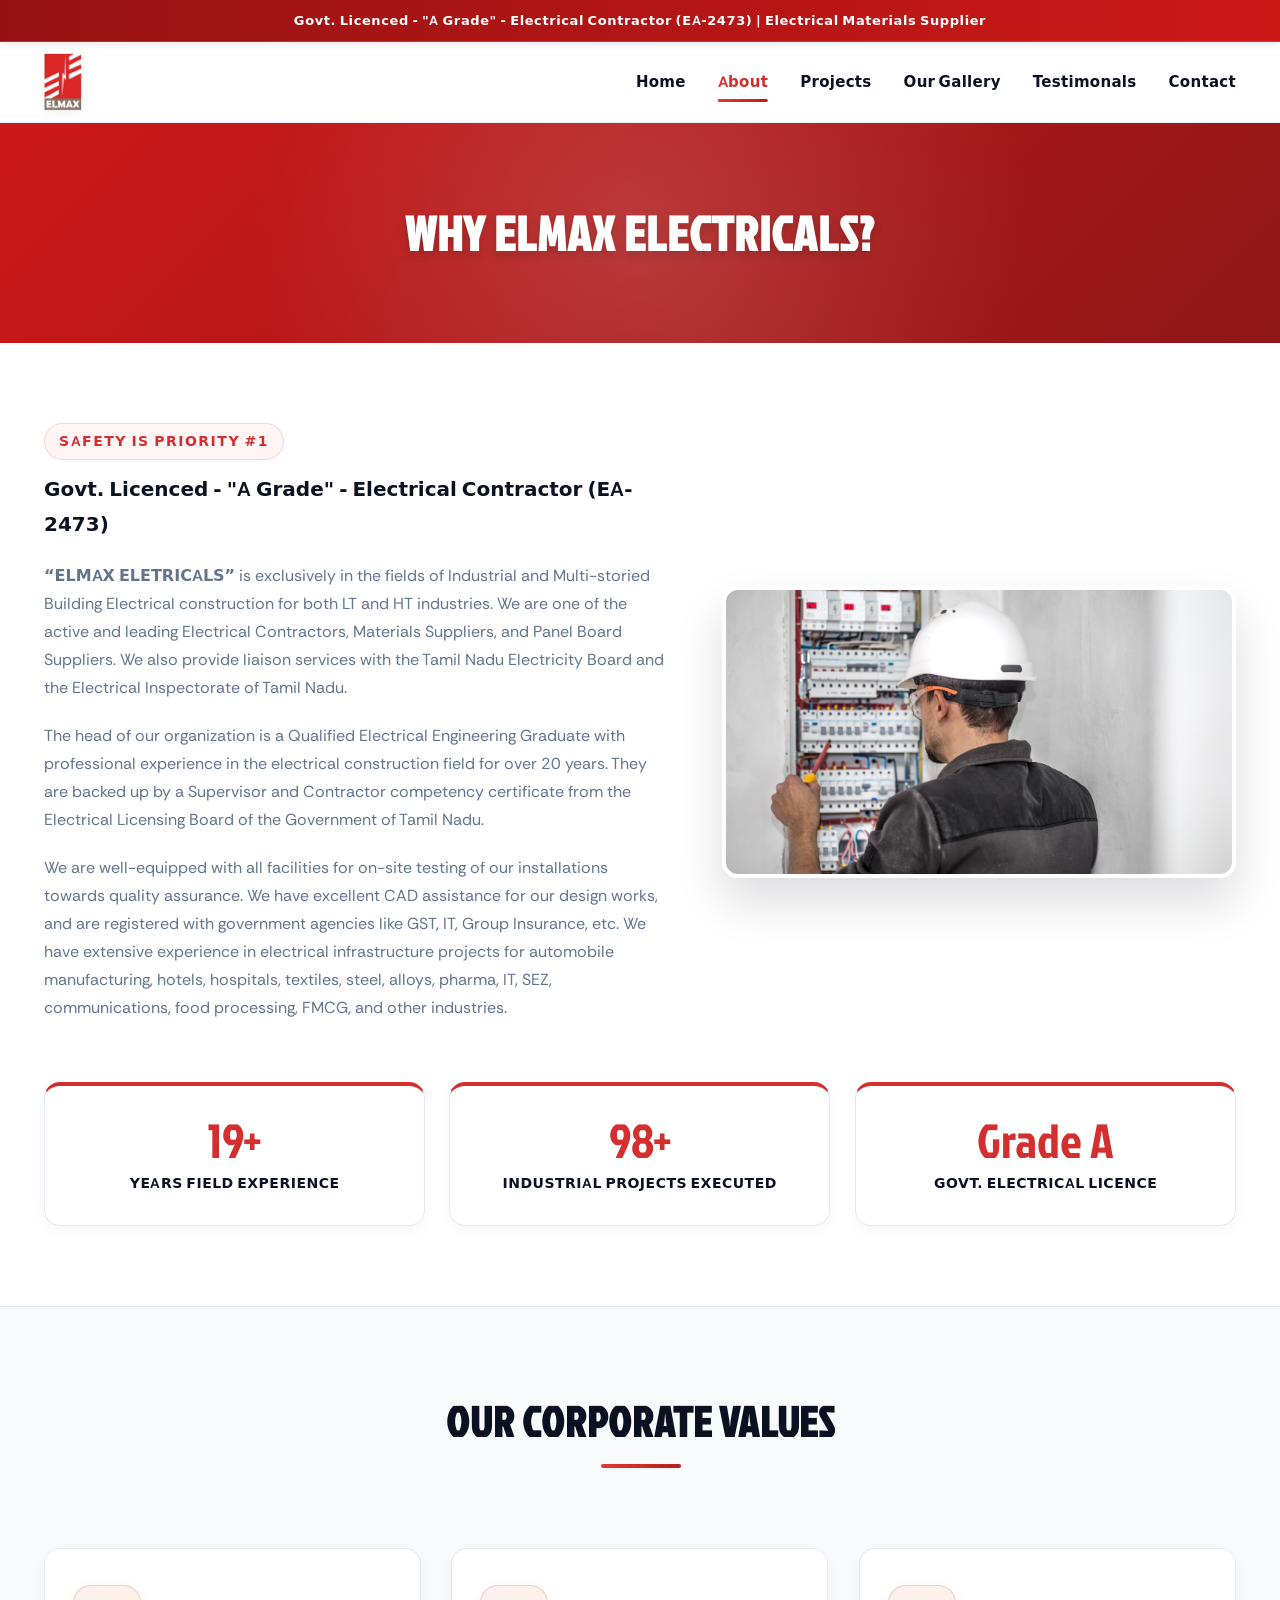
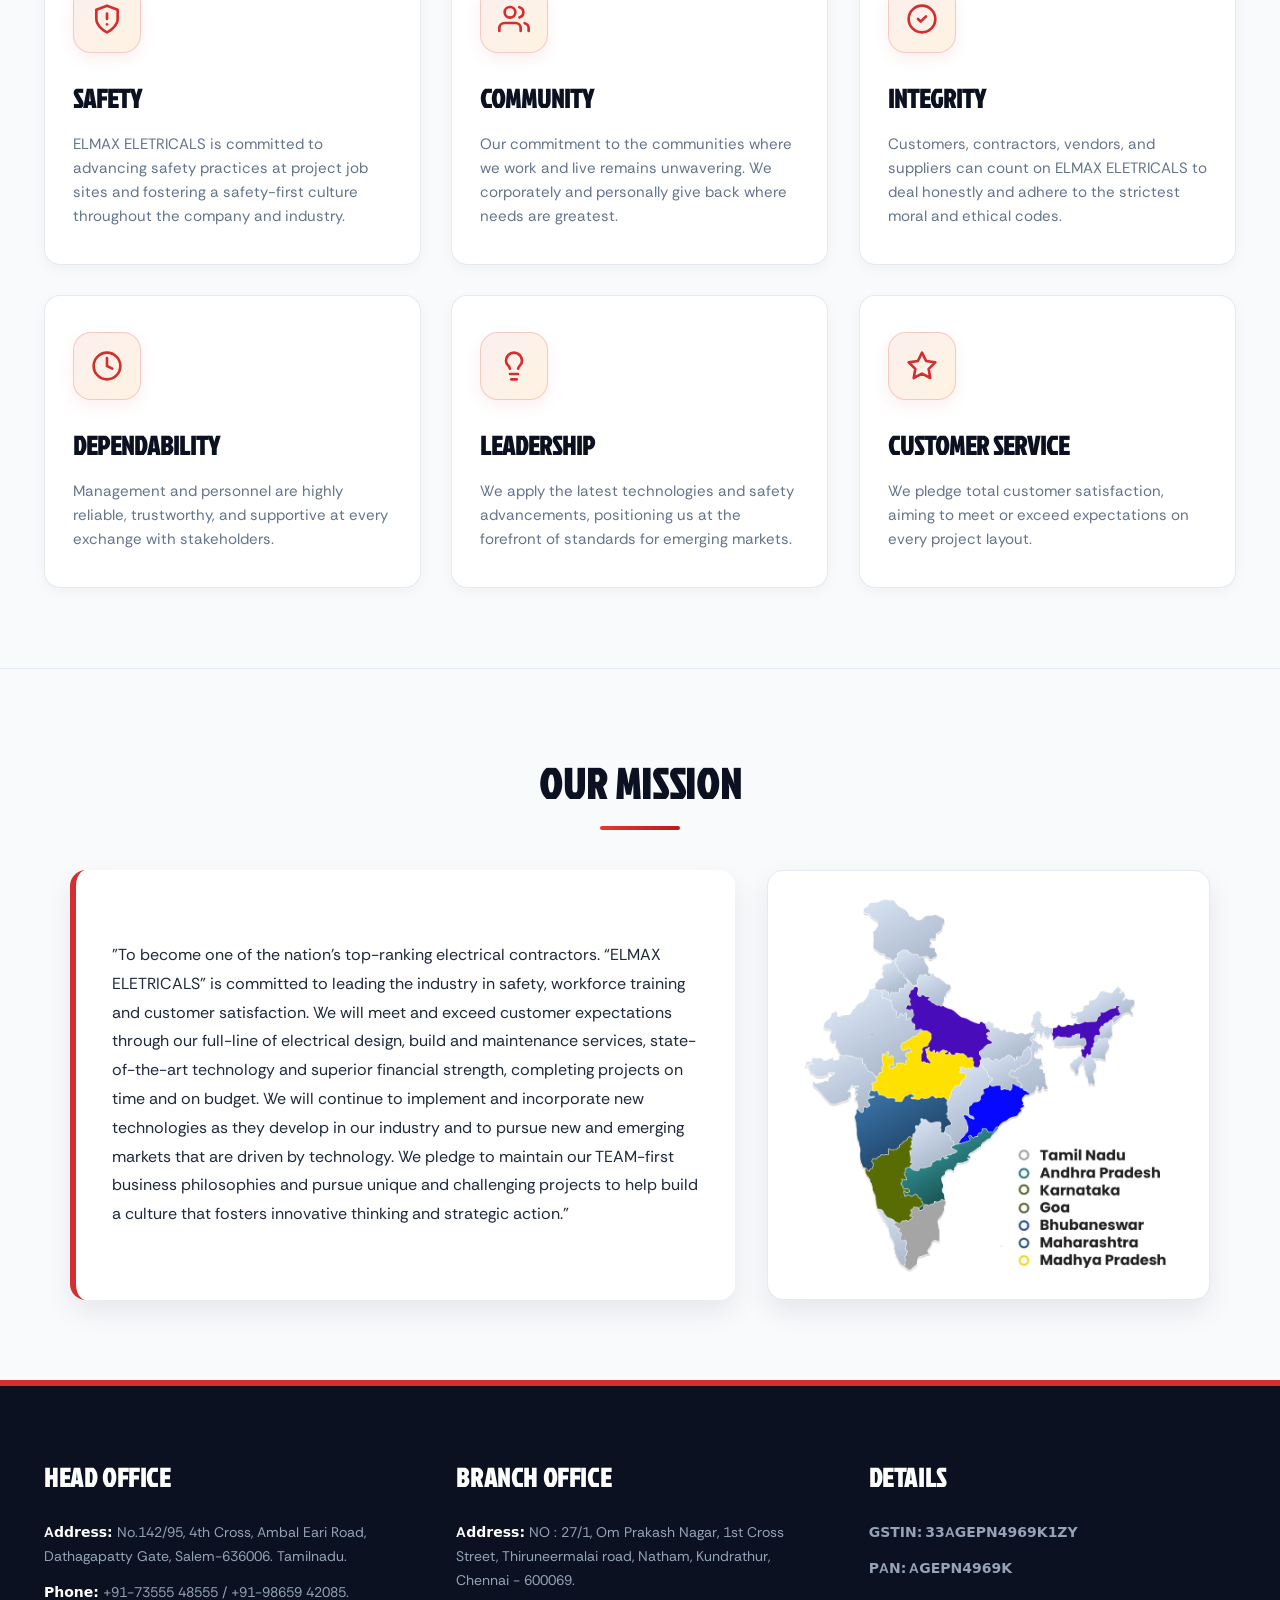
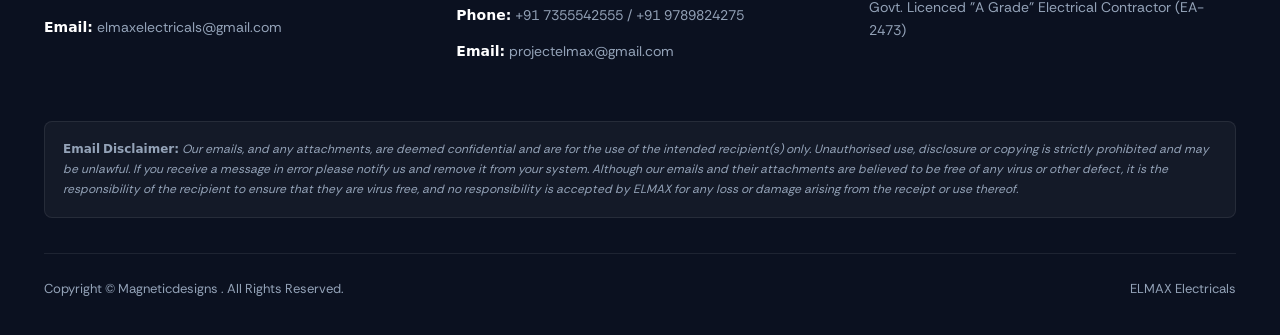
==== commit b8f6ffdc: "Add files via upload" ====
--- a/about.html
+++ b/about.html
@@ -173,10 +173,15 @@
             <div class="text-center">
                 <h2 class="section-title">Our Mission</h2>
             </div>
-            <div class="mission-box">
-                <p>
-                    "To become one of the nation’s top-ranking electrical contractors. “ELMAX ELETRICALS” is committed to leading the industry in safety, workforce training and customer satisfaction. We will meet and exceed customer expectations through our full-line of electrical design, build and maintenance services, state-of-the-art technology and superior financial strength, completing projects on time and on budget. We will continue to implement and incorporate new technologies as they develop in our industry and to pursue new and emerging markets that are driven by technology. We pledge to maintain our TEAM-first business philosophies and pursue unique and challenging projects to help build a culture that fosters innovative thinking and strategic action."
-                </p>
+            <div class="mission-grid" data-reveal="fade-up">
+                <div class="mission-box">
+                    <p>
+                        "To become one of the nation’s top-ranking electrical contractors. “ELMAX ELETRICALS” is committed to leading the industry in safety, workforce training and customer satisfaction. We will meet and exceed customer expectations through our full-line of electrical design, build and maintenance services, state-of-the-art technology and superior financial strength, completing projects on time and on budget. We will continue to implement and incorporate new technologies as they develop in our industry and to pursue new and emerging markets that are driven by technology. We pledge to maintain our TEAM-first business philosophies and pursue unique and challenging projects to help build a culture that fosters innovative thinking and strategic action."
+                    </p>
+                </div>
+                <div class="mission-map-box">
+                    <img src="images/india_map_new.png" alt="ELMAX India Operations Map" class="mission-map-img">
+                </div>
             </div>
         </div>
     </section>
--- a/css/style.css
+++ b/css/style.css
@@ -68,7 +68,7 @@
     --shadow-sm: 0 4px 14px rgba(11, 17, 32, 0.04);
     --shadow-md: 0 12px 28px rgba(11, 17, 32, 0.08);
     --shadow-lg: 0 24px 48px rgba(11, 17, 32, 0.14);
-    --shadow-glow: 0 10px 32px rgba(211, 47, 47, 0.35);
+    --shadow-glow: 0 6px 20px rgba(211, 47, 47, 0.2);
 }
 
 /* Reset Styles */
@@ -298,18 +298,16 @@
     overflow: hidden;
 }
 
-/* Ambient Electric Radial Glow */
+/* Subtle bottom gradient fade */
 .hero::after {
     content: '';
     position: absolute;
-    top: var(--mouse-y, 50%);
-    left: var(--mouse-x, 50%);
-    width: 600px;
-    height: 600px;
-    background: radial-gradient(circle, rgba(206, 24, 24, 0.25) 0%, rgba(14, 165, 233, 0.08) 40%, transparent 70%);
-    transform: translate(-50%, -50%);
+    bottom: 0;
+    left: 0;
+    width: 100%;
+    height: 120px;
+    background: linear-gradient(to top, rgba(9, 13, 22, 0.5), transparent);
     pointer-events: none;
-    transition: top 0.1s ease-out, left 0.1s ease-out;
 }
 
 .hero-bg {
@@ -320,13 +318,13 @@
     height: 100%;
     object-fit: cover;
     opacity: 0.55;
-    transform: scale(1.03);
-    animation: heroZoom 20s infinite alternate ease-in-out;
+    transform: scale(1.02);
+    animation: heroZoom 25s infinite alternate ease-in-out;
 }
 
 @keyframes heroZoom {
-    0% { transform: scale(1.02); }
-    100% { transform: scale(1.08); }
+    0% { transform: scale(1.01); }
+    100% { transform: scale(1.03); }
 }
 
 .hero-overlay {
@@ -335,25 +333,10 @@
     left: 0;
     width: 100%;
     height: 100%;
-    background: linear-gradient(135deg, rgba(9, 13, 22, 0.92) 0%, rgba(9, 13, 22, 0.75) 50%, rgba(206, 24, 24, 0.3) 100%);
-}
-
-/* Circuit Grid Pattern Overlay */
-.hero::before {
-    content: '';
-    position: absolute;
-    top: 0;
-    left: 0;
-    width: 100%;
-    height: 100%;
-    background-image: 
-        radial-gradient(rgba(255, 255, 255, 0.08) 1px, transparent 1px),
-        linear-gradient(to right, rgba(255, 255, 255, 0.03) 1px, transparent 1px);
-    background-size: 40px 40px;
-    opacity: 0.5;
-    z-index: 2;
-    pointer-events: none;
-}
+    background: linear-gradient(135deg, rgba(9, 13, 22, 0.78) 0%, rgba(9, 13, 22, 0.60) 60%, rgba(206, 24, 24, 0.15) 100%);
+}
+
+/* Removed circuit grid overlay - keep clean */
 
 .hero-content {
     position: relative;
@@ -374,9 +357,7 @@
 
 .hero-title strong {
     display: block;
-    background: linear-gradient(90deg, #ffffff 0%, #ffc1c1 100%);
-    -webkit-background-clip: text;
-    -webkit-text-fill-color: transparent;
+    color: #ffffff;
 }
 
 /* Modern Shiny Button */
@@ -407,9 +388,9 @@
     left: -100%;
     width: 60%;
     height: 100%;
-    background: linear-gradient(90deg, transparent, rgba(255, 255, 255, 0.4), transparent);
-    transform: skewX(-25deg);
-    transition: 0.7s;
+    background: linear-gradient(90deg, transparent, rgba(255, 255, 255, 0.18), transparent);
+    transform: skewX(-20deg);
+    transition: 0.5s;
 }
 
 .btn:hover::before {
@@ -464,6 +445,296 @@
 }
 
 /* ==========================================
+   HERO ENHANCEMENTS
+   ========================================== */
+.hero-badge {
+    display: inline-block;
+    background: rgba(211, 47, 47, 0.9);
+    color: #fff;
+    font-size: 12px;
+    font-weight: 700;
+    padding: 5px 16px;
+    border-radius: 20px;
+    letter-spacing: 1px;
+    text-transform: uppercase;
+    margin-bottom: 20px;
+    border: 1px solid rgba(255,255,255,0.25);
+}
+
+.hero-sub {
+    font-size: 17px;
+    color: rgba(255,255,255,0.8);
+    max-width: 540px;
+    margin-bottom: 32px;
+    line-height: 1.65;
+}
+
+.hero-cta-row {
+    display: flex;
+    flex-wrap: wrap;
+    gap: 14px;
+    align-items: center;
+}
+
+.btn-outline {
+    background: transparent;
+    border: 2px solid rgba(255,255,255,0.7);
+    color: #fff;
+    box-shadow: none;
+}
+.btn-outline:hover {
+    background: rgba(255,255,255,0.12);
+    border-color: #fff;
+    transform: translateY(-3px);
+    box-shadow: none;
+}
+
+.hero-trim {
+    position: absolute;
+    bottom: -1px;
+    left: 0;
+    width: 100%;
+    height: 60px;
+    background: var(--bg-white);
+    clip-path: polygon(0 100%, 100% 0, 100% 100%);
+    z-index: 5;
+}
+
+/* ==========================================
+   SERVICES SECTION
+   ========================================== */
+.services-section {
+    background: var(--bg-white);
+}
+
+.services-grid {
+    display: grid;
+    grid-template-columns: repeat(4, 1fr);
+    gap: 24px;
+    margin-top: 48px;
+}
+
+.service-card {
+    background: var(--bg-white);
+    border: 1px solid var(--border-color);
+    border-radius: var(--radius-md);
+    padding: 32px 24px 28px;
+    text-align: left;
+    transition: var(--transition-smooth);
+    position: relative;
+    overflow: hidden;
+}
+
+.service-card::before {
+    content: '';
+    position: absolute;
+    bottom: 0;
+    left: 0;
+    width: 0%;
+    height: 3px;
+    background: var(--primary-gradient);
+    transition: width 0.4s ease;
+}
+
+.service-card:hover::before { width: 100%; }
+
+.service-card:hover {
+    transform: translateY(-6px);
+    box-shadow: var(--shadow-md);
+    border-color: rgba(211, 47, 47, 0.25);
+}
+
+.service-card.featured-service {
+    background: var(--primary-gradient);
+    border-color: transparent;
+    color: #fff;
+}
+
+.service-card.featured-service:hover {
+    transform: translateY(-6px);
+    box-shadow: 0 20px 40px rgba(211, 47, 47, 0.3);
+}
+
+.service-card.featured-service::before { display: none; }
+
+.service-icon-wrap {
+    width: 58px;
+    height: 58px;
+    margin-bottom: 20px;
+}
+
+.service-icon-wrap svg { width: 100%; height: 100%; }
+
+.service-card h3 {
+    font-family: var(--font-heading);
+    font-size: 20px;
+    margin-bottom: 12px;
+    color: var(--text-dark);
+    text-transform: uppercase;
+    letter-spacing: 0.5px;
+}
+
+.service-card.featured-service h3 { color: #fff; }
+
+.service-card p {
+    font-size: 14px;
+    color: var(--text-muted);
+    line-height: 1.7;
+    margin-bottom: 20px;
+}
+
+.service-card.featured-service p { color: rgba(255,255,255,0.8); }
+
+.service-link {
+    font-size: 13px;
+    font-weight: 700;
+    color: var(--primary-color);
+    text-decoration: none;
+    letter-spacing: 0.3px;
+    transition: var(--transition);
+}
+.service-link:hover { color: var(--primary-hover); }
+
+.service-link-white {
+    font-size: 13px;
+    font-weight: 700;
+    color: rgba(255,255,255,0.9);
+    text-decoration: none;
+    letter-spacing: 0.3px;
+    transition: var(--transition);
+}
+.service-link-white:hover { color: #fff; }
+
+/* ==========================================
+   WHY CHOOSE US STRIP
+   ========================================== */
+.why-us-section {
+    background: var(--bg-dark);
+    padding: 50px 0;
+}
+
+.why-us-grid {
+    display: flex;
+    align-items: center;
+    justify-content: center;
+    gap: 0;
+    flex-wrap: wrap;
+}
+
+.why-us-item {
+    flex: 1;
+    min-width: 160px;
+    display: flex;
+    flex-direction: column;
+    align-items: center;
+    text-align: center;
+    padding: 20px 30px;
+    gap: 8px;
+}
+
+.why-us-number {
+    font-family: var(--font-heading);
+    font-size: 44px;
+    color: var(--primary-color);
+    line-height: 1;
+    letter-spacing: 1px;
+}
+
+.why-us-label {
+    font-size: 13px;
+    font-weight: 700;
+    color: rgba(255,255,255,0.6);
+    text-transform: uppercase;
+    letter-spacing: 0.8px;
+}
+
+.why-us-divider {
+    width: 1px;
+    height: 60px;
+    background: rgba(255,255,255,0.12);
+    flex-shrink: 0;
+}
+
+/* ==========================================
+   CLIENTS MARQUEE
+   ========================================== */
+.marquee-wrapper {
+    overflow: hidden;
+    position: relative;
+    margin-top: 40px;
+    padding: 8px 0 20px;
+}
+
+/* Soft edge fade left/right */
+.marquee-wrapper::before,
+.marquee-wrapper::after {
+    content: '';
+    position: absolute;
+    top: 0;
+    width: 100px;
+    height: 100%;
+    z-index: 3;
+    pointer-events: none;
+}
+.marquee-wrapper::before {
+    left: 0;
+    background: linear-gradient(to right, var(--bg-light), transparent);
+}
+.marquee-wrapper::after {
+    right: 0;
+    background: linear-gradient(to left, var(--bg-light), transparent);
+}
+
+.marquee-track {
+    display: flex;
+    gap: 20px;
+    width: max-content;
+    animation: marqueeScroll 30s linear infinite;
+}
+
+.marquee-track:hover { animation-play-state: paused; }
+
+@keyframes marqueeScroll {
+    0% { transform: translateX(0); }
+    100% { transform: translateX(-50%); }
+}
+
+.marquee-slide {
+    background: var(--bg-white);
+    border: 1px solid var(--border-color);
+    border-radius: var(--radius-md);
+    padding: 14px 20px;
+    width: 140px;
+    height: 90px;
+    flex-shrink: 0;
+    display: flex;
+    justify-content: center;
+    align-items: center;
+    box-shadow: var(--shadow-sm);
+    transition: var(--transition);
+}
+
+.marquee-slide:hover {
+    border-color: rgba(211, 47, 47, 0.3);
+    transform: translateY(-3px);
+    box-shadow: var(--shadow-md);
+}
+
+.marquee-slide img {
+    max-height: 55px;
+    max-width: 110px;
+    object-fit: contain;
+    filter: grayscale(100%);
+    opacity: 0.65;
+    transition: var(--transition);
+}
+
+.marquee-slide:hover img {
+    filter: grayscale(0%);
+    opacity: 1;
+}
+
+/* ==========================================
    GALLERY GRID & CARD HOVER EFFECTS
    ========================================== */
 .gallery-section {
@@ -754,27 +1025,62 @@
     letter-spacing: 0.5px;
 }
 
-/* Mission Box */
+/* Mission Box & Map Grid */
 .mission-section {
     background-color: var(--bg-light);
 }
 
+.mission-grid {
+    display: grid;
+    grid-template-columns: 1.2fr 0.8fr;
+    gap: 32px;
+    align-items: center;
+    max-width: 1140px;
+    margin: 0 auto;
+}
+
 .mission-box {
-    max-width: 860px;
-    margin: 0 auto;
     background-color: var(--bg-white);
-    padding: 44px;
+    padding: 38px 36px;
     border-radius: var(--radius-md);
     box-shadow: var(--shadow-md);
     border-left: 6px solid var(--primary-color);
     position: relative;
+    height: 100%;
+    display: flex;
+    align-items: center;
 }
 
 .mission-box p {
-    font-size: 17px;
+    font-size: 16px;
     line-height: 1.8;
     color: var(--text-main);
     text-align: left;
+}
+
+.mission-map-box {
+    background-color: var(--bg-white);
+    padding: 24px;
+    border-radius: var(--radius-md);
+    box-shadow: var(--shadow-md);
+    border: 1px solid var(--border-color);
+    display: flex;
+    justify-content: center;
+    align-items: center;
+    height: 100%;
+    overflow: hidden;
+}
+
+.mission-map-img {
+    width: 100%;
+    height: auto;
+    max-height: 380px;
+    object-fit: contain;
+    transition: transform 0.4s ease;
+}
+
+.mission-map-box:hover .mission-map-img {
+    transform: scale(1.04);
 }
 
 /* ==========================================
@@ -1344,6 +1650,7 @@
     .clients-grid { grid-template-columns: repeat(4, 1fr); }
     .values-grid { grid-template-columns: repeat(2, 1fr); }
     .footer-grid { grid-template-columns: 1fr; gap: 35px; }
+    .services-grid { grid-template-columns: repeat(2, 1fr); }
 }
 
 @media (max-width: 768px) {
@@ -1387,8 +1694,28 @@
     .values-grid { grid-template-columns: 1fr; gap: 20px; }
     .value-card { padding: 28px 20px; text-align: left; }
     
+    .mission-grid { grid-template-columns: 1fr; gap: 24px; }
     .mission-box { padding: 24px 20px; border-left-width: 4px; text-align: left; }
     .mission-box p { font-size: 15px; line-height: 1.7; text-align: left; }
+    .mission-map-box { padding: 16px; }
+    .mission-map-img { max-height: 320px; }
+    
+    /* Services grid: 2 col on tablet */
+    .services-grid { grid-template-columns: repeat(2, 1fr); gap: 18px; margin-top: 32px; }
+    
+    /* Hero sub-text */
+    .hero-sub { font-size: 15px; max-width: 100%; }
+    .hero-cta-row { gap: 12px; }
+    .btn-outline { width: auto; }
+    
+    /* Why Us strip: 2x2 grid on mobile */
+    .why-us-grid { gap: 0; }
+    .why-us-divider { display: none; }
+    .why-us-item { min-width: 50%; flex: 0 0 50%; padding: 20px 12px; }
+    .why-us-number { font-size: 36px; }
+    
+    /* Hero trim hide on mobile to avoid overlap */
+    .hero-trim { height: 40px; }
     
     /* Mobile Filter Badges Horizontal Swipe Row */
     .projects-filter-panel { padding: 16px; margin-bottom: 25px; }
@@ -1474,9 +1801,13 @@
     .top-bar { font-size: 11px; padding: 8px 10px; line-height: 1.4; }
     .hero-title { font-size: 30px; }
     .btn { width: 100%; text-align: center; }
+    .btn-outline { width: 100%; }
     
     .mission-box { padding: 20px 16px; border-left-width: 4px; }
     .mission-box p { font-size: 14.5px; line-height: 1.65; text-align: left; }
+    
+    /* Services: 1 column on small phones */
+    .services-grid { grid-template-columns: 1fr; gap: 14px; }
     
     table.project-table {
         min-width: 650px;
